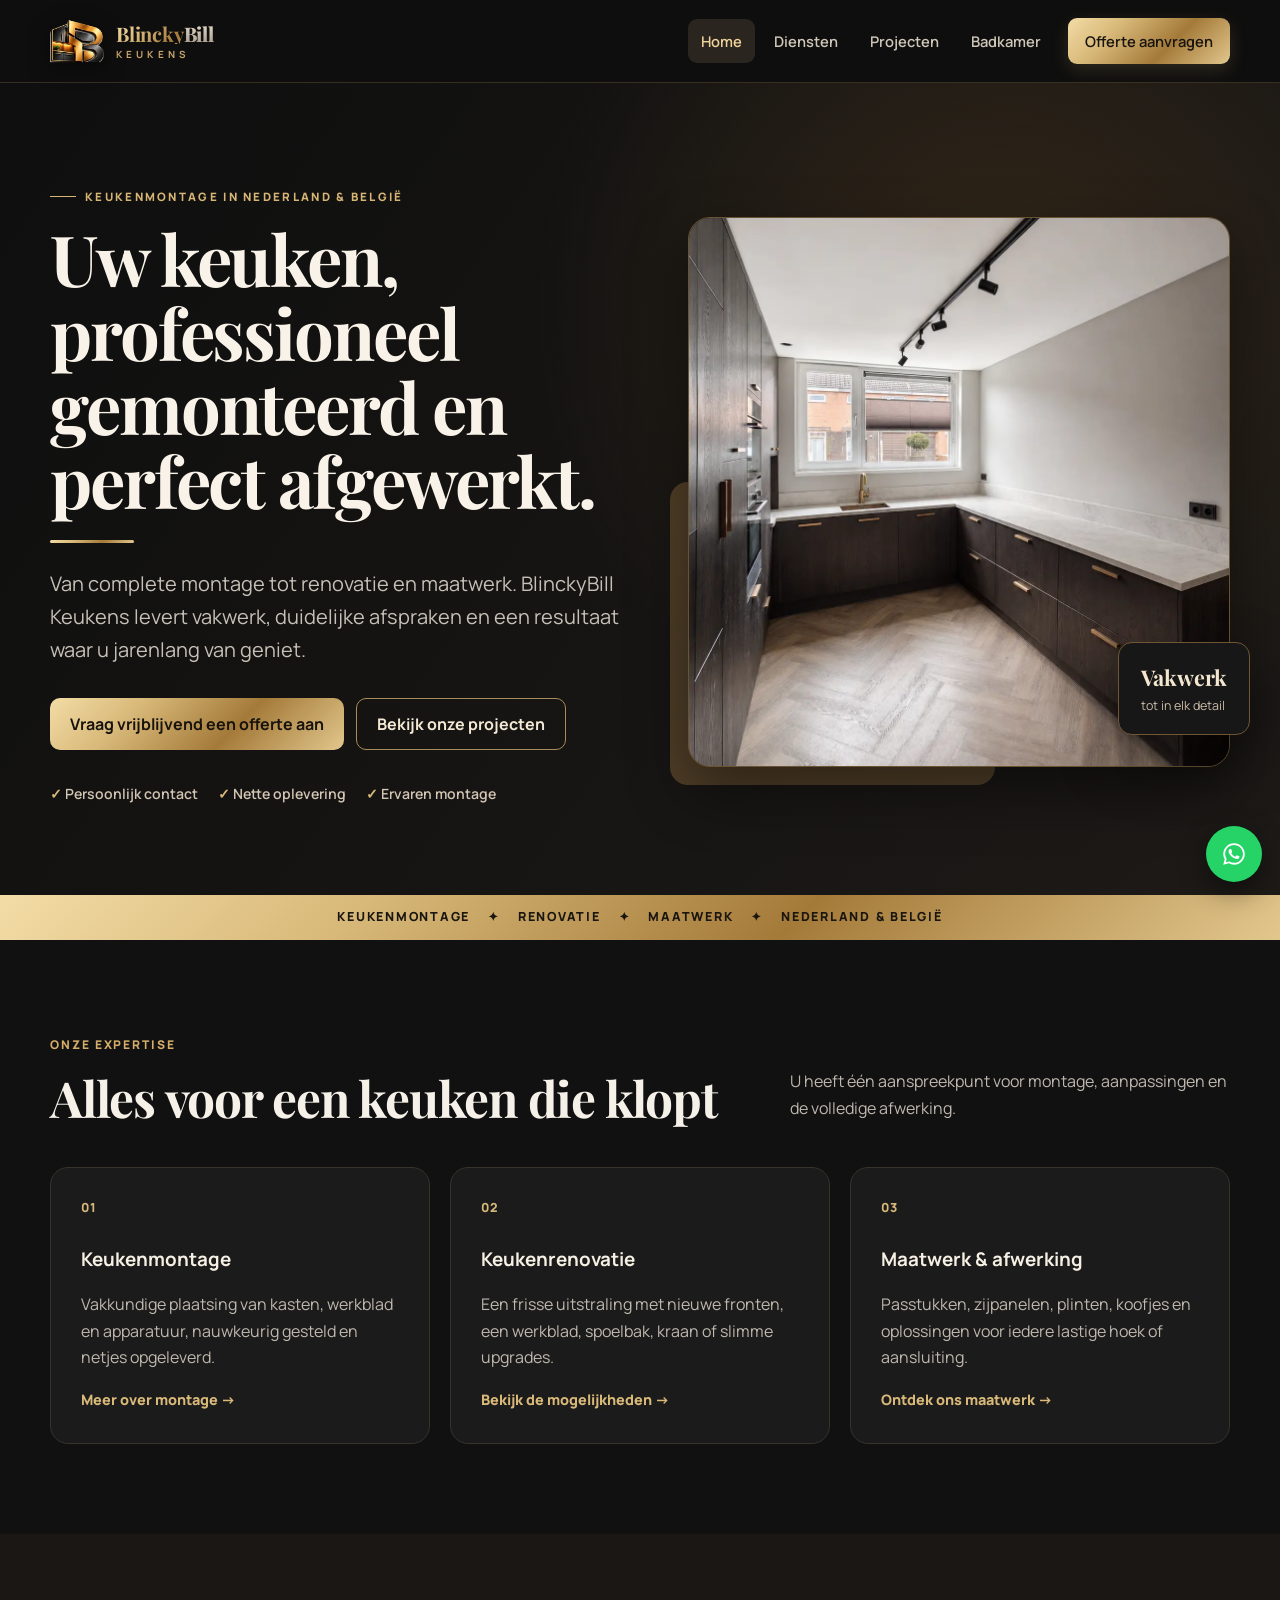
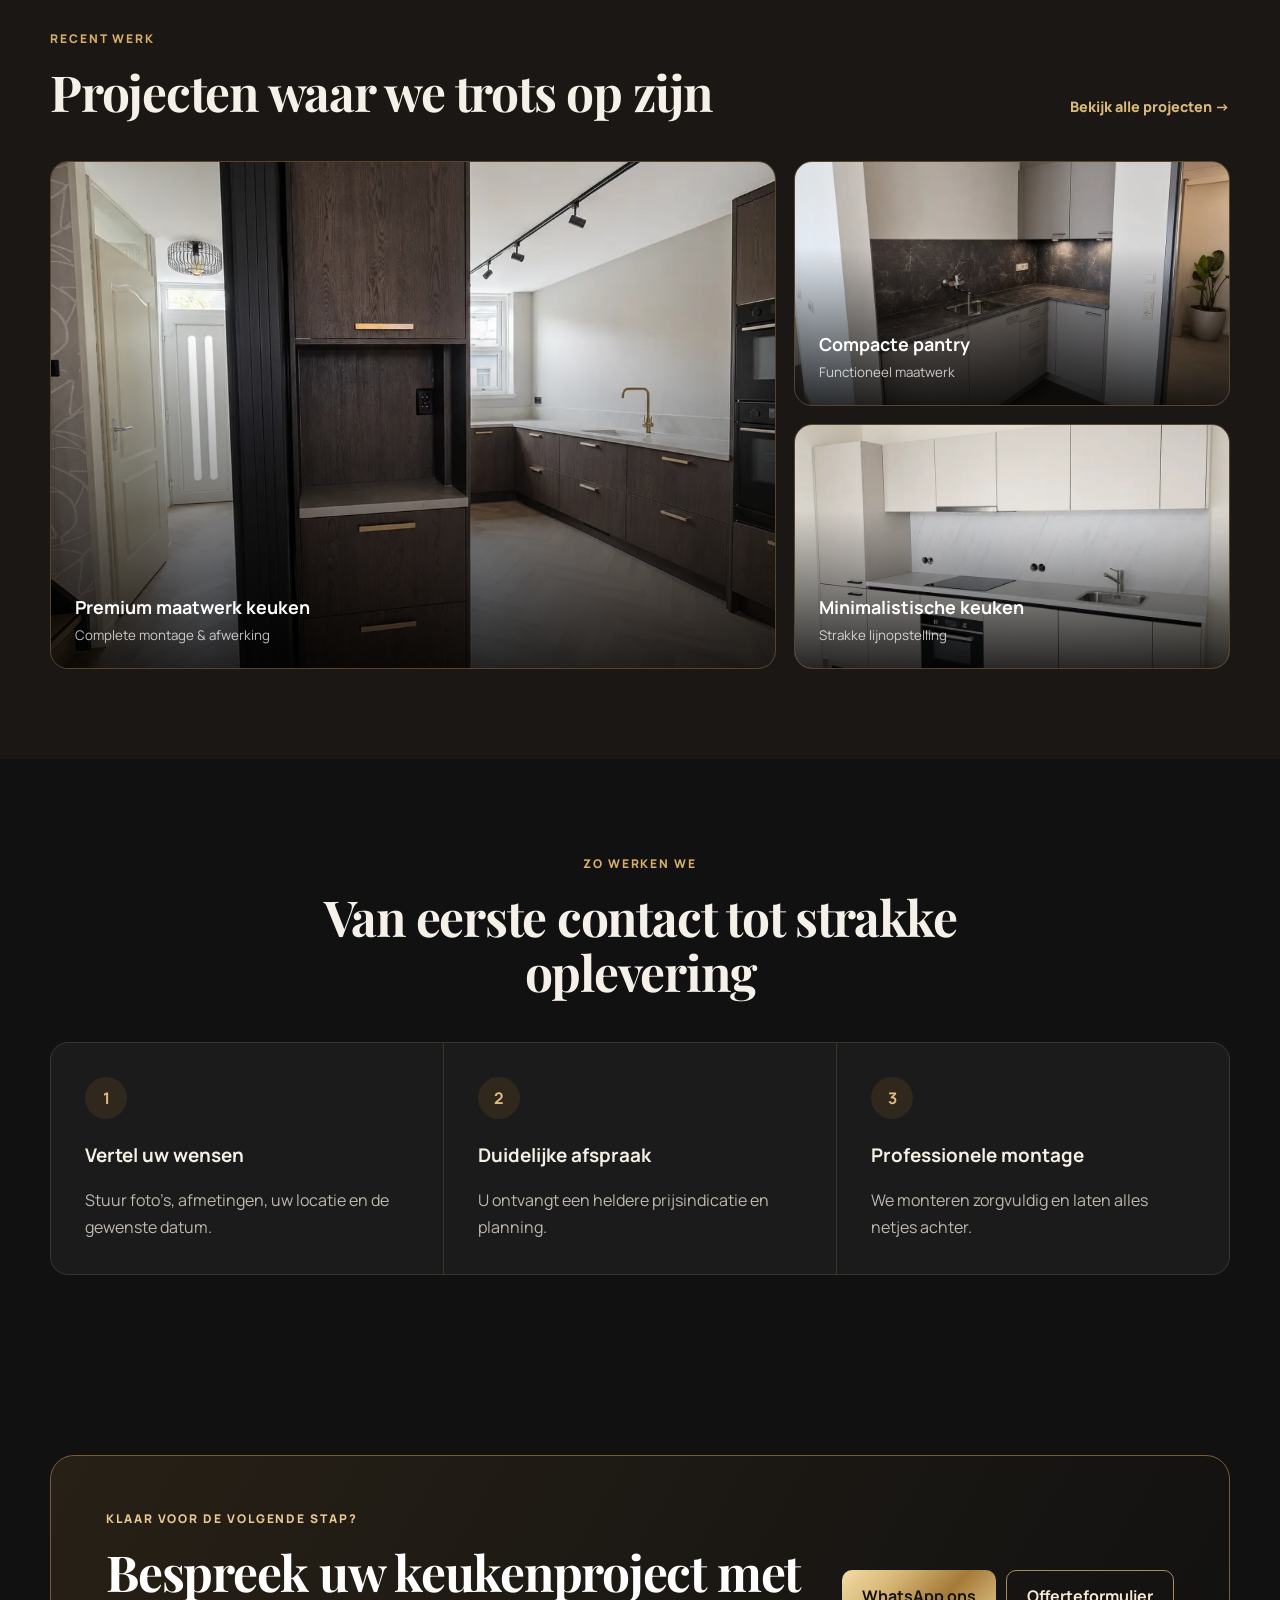
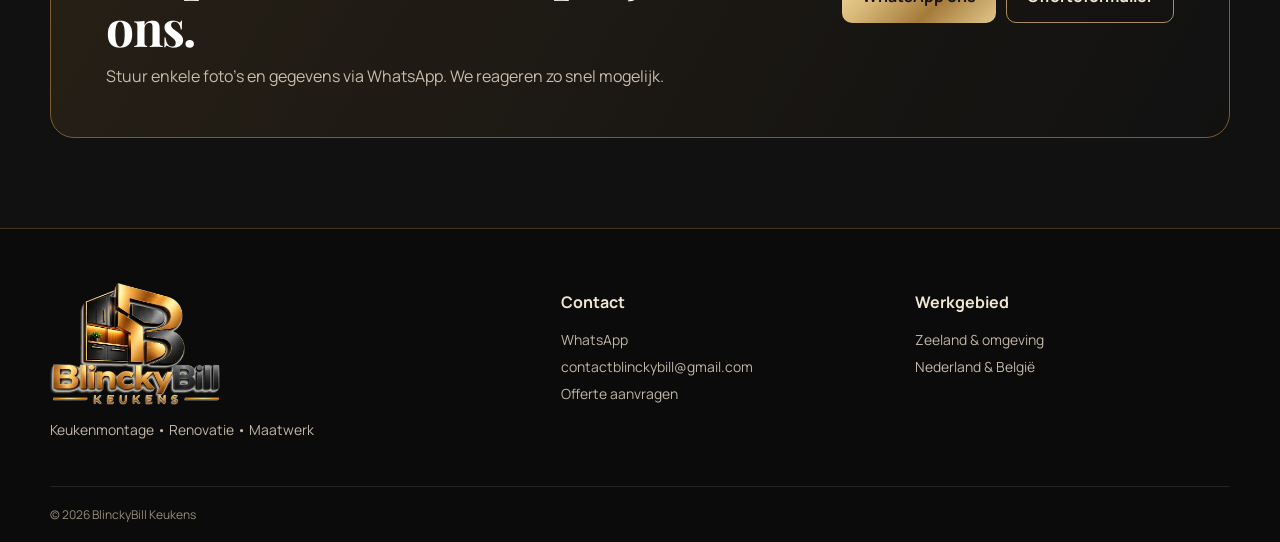
==== index.html @ da5f7f0e "Premium redesign 2026: logo KEUKENS, antraciet/goud thema, SEO, extra projectfoto's" ====
<!doctype html>
<html lang="nl">
<head>
  <meta charset="utf-8">
  <meta name="viewport" content="width=device-width, initial-scale=1">
  <title>BlinckyBill Keukens | Keukenmontage in Zeeland en België</title>
  <meta name="description" content="Professionele keukenmontage, renovatie en maatwerk in Zeeland, de rest van Nederland en België. Vraag vrijblijvend een offerte aan bij BlinckyBill Keukens.">
  <link rel="canonical" href="https://blinckybillkeukens.nl/">
  <meta name="theme-color" content="#111111">
  <meta property="og:type" content="website">
  <meta property="og:locale" content="nl_NL">
  <meta property="og:site_name" content="BlinckyBill Keukens">
  <meta property="og:title" content="BlinckyBill Keukens | Keukenmontage in Zeeland en België">
  <meta property="og:description" content="Professionele keukenmontage, renovatie en maatwerk in Zeeland, de rest van Nederland en België. Vraag vrijblijvend een offerte aan bij BlinckyBill Keukens.">
  <meta property="og:url" content="https://blinckybillkeukens.nl/">
  <meta property="og:image" content="https://blinckybillkeukens.nl/og-image.jpg">
  <meta property="og:image:width" content="1200">
  <meta property="og:image:height" content="630">
  <meta name="twitter:card" content="summary_large_image">
  <link rel="icon" type="image/png" sizes="32x32" href="favicon-32.png">
  <link rel="apple-touch-icon" href="apple-touch-icon.png">
  <link rel="preconnect" href="https://fonts.googleapis.com">
  <link rel="preconnect" href="https://fonts.gstatic.com" crossorigin>
  <link rel="stylesheet" href="https://fonts.googleapis.com/css2?family=Manrope:wght@400;500;600;700;800&amp;family=Playfair+Display:wght@600;700&amp;display=swap">
  <link rel="stylesheet" href="styles.css">
  <link rel="stylesheet" href="premium.css">
  <link rel="preload" as="image" href="project-premium-01.webp" fetchpriority="high">
  <script type="application/ld+json">{"@context": "https://schema.org", "@type": "HomeAndConstructionBusiness", "name": "BlinckyBill Keukens", "url": "https://blinckybillkeukens.nl/", "logo": "https://blinckybillkeukens.nl/blinckybill-premium-logo.png", "image": "https://blinckybillkeukens.nl/og-image.jpg", "email": "contactblinckybill@gmail.com", "description": "Keukenmontage, keukenrenovatie en maatwerk.", "areaServed": [{"@type": "AdministrativeArea", "name": "Zeeland"}, {"@type": "Country", "name": "Nederland"}, {"@type": "Country", "name": "België"}]}</script>
</head>
<body>
<a class="skip-link" href="#main">Naar de inhoud</a>
<header class="site-header"><div class="container header-inner"><a class="brand" href="index.html" aria-label="BlinckyBill Keukens – home"><img src="logo-emblem.webp" class="logo" width="192" height="192" alt="BlinckyBill Keukens logo"><span class="brand-text"><strong>Blincky<em>Bill</em></strong><small>Keukens</small></span></a><button class="nav-toggle" type="button" aria-label="Menu openen" aria-expanded="false" aria-controls="site-nav">☰</button><nav class="nav" id="site-nav" data-nav aria-label="Hoofdmenu"><a class="active" aria-current="page" href="index.html">Home</a><a href="diensten.html">Diensten</a><a href="portfolio.html">Projecten</a><a href="badkamermeubels.html">Badkamer</a><a class="nav-cta" href="contact.html">Offerte aanvragen</a></nav></div></header>
<main id="main">
    <section class="hero">
      <div class="container hero-grid">
        <div class="hero-copy">
          <span class="premium-kicker">Keukenmontage in Nederland & België</span>
          <h1>Uw keuken, professioneel gemonteerd en perfect afgewerkt.</h1>
          <p class="lead">Van complete montage tot renovatie en maatwerk. BlinckyBill Keukens levert vakwerk, duidelijke afspraken en een resultaat waar u jarenlang van geniet.</p>
          <div class="hero-actions">
            <a class="btn primary" href="contact.html">Vraag vrijblijvend een offerte aan</a>
            <a class="btn secondary" href="portfolio.html">Bekijk onze projecten</a>
          </div>
          <div class="trust-row">
            <span>✓ Persoonlijk contact</span>
            <span>✓ Nette oplevering</span>
            <span>✓ Ervaren montage</span>
          </div>
        </div>
        <div class="hero-visual">
          <img src="project-premium-01.webp" alt="Premium keuken in donker hout met messing details" width="1086" height="1448" fetchpriority="high" decoding="async">
          <div class="experience-badge"><strong>Vakwerk</strong><span>tot in elk detail</span></div>
        </div>
      </div>
    </section>

    <div class="premium-strip" role="presentation"><div class="container"><span>Keukenmontage</span><span>Renovatie</span><span>Maatwerk</span><span>Nederland & België</span></div></div>

    <section class="section">
      <div class="container">
        <div class="section-heading"><div><span class="eyebrow">Onze expertise</span><h2>Alles voor een keuken die klopt</h2></div><p>U heeft één aanspreekpunt voor montage, aanpassingen en de volledige afwerking.</p></div>
        <div class="service-grid">
          <article class="service-card"><span class="service-number">01</span><h3>Keukenmontage</h3><p>Vakkundige plaatsing van kasten, werkblad en apparatuur, nauwkeurig gesteld en netjes opgeleverd.</p><a href="diensten.html">Meer over montage →</a></article>
          <article class="service-card"><span class="service-number">02</span><h3>Keukenrenovatie</h3><p>Een frisse uitstraling met nieuwe fronten, een werkblad, spoelbak, kraan of slimme upgrades.</p><a href="diensten.html">Bekijk de mogelijkheden →</a></article>
          <article class="service-card"><span class="service-number">03</span><h3>Maatwerk & afwerking</h3><p>Passtukken, zijpanelen, plinten, koofjes en oplossingen voor iedere lastige hoek of aansluiting.</p><a href="diensten.html">Ontdek ons maatwerk →</a></article>
        </div>
      </div>
    </section>

    <section class="section projects-section">
      <div class="container">
        <div class="section-heading"><div><span class="eyebrow">Recent werk</span><h2>Projecten waar we trots op zijn</h2></div><a class="text-link" href="portfolio.html">Bekijk alle projecten →</a></div>
        <div class="featured-projects">
          <a class="project-card project-large" href="portfolio.html"><img src="project-premium-02.webp" alt="Complete maatwerk keuken in donker hout" loading="lazy" decoding="async"><span><strong>Premium maatwerk keuken</strong><small>Complete montage & afwerking</small></span></a>
          <a class="project-card" href="portfolio.html"><img src="project-pantry-grey.webp" alt="Compacte grijze pantry" loading="lazy" decoding="async"><span><strong>Compacte pantry</strong><small>Functioneel maatwerk</small></span></a>
          <a class="project-card" href="portfolio.html"><img src="project-minimal-white.webp" alt="Minimalistische witte keuken" loading="lazy" decoding="async"><span><strong>Minimalistische keuken</strong><small>Strakke lijnopstelling</small></span></a>
        </div>
      </div>
    </section>

    <section class="section process-section">
      <div class="container">
        <div class="section-heading centered"><div><span class="eyebrow">Zo werken we</span><h2>Van eerste contact tot strakke oplevering</h2></div></div>
        <div class="process-grid"><div><strong>1</strong><h3>Vertel uw wensen</h3><p>Stuur foto’s, afmetingen, uw locatie en de gewenste datum.</p></div><div><strong>2</strong><h3>Duidelijke afspraak</h3><p>U ontvangt een heldere prijsindicatie en planning.</p></div><div><strong>3</strong><h3>Professionele montage</h3><p>We monteren zorgvuldig en laten alles netjes achter.</p></div></div>
      </div>
    </section>

    <section class="section">
      <div class="container cta-panel"><div><span class="eyebrow light">Klaar voor de volgende stap?</span><h2>Bespreek uw keukenproject met ons.</h2><p>Stuur enkele foto’s en gegevens via WhatsApp. We reageren zo snel mogelijk.</p></div><div class="cta-actions"><a class="btn white" href="https://wa.me/31616698106" target="_blank" rel="noopener">WhatsApp ons</a><a class="btn secondary" href="contact.html">Offerteformulier</a></div></div>
    </section>
  </main>
<footer class="site-footer"><div class="container footer-inner"><div class="footer-brand"><img src="logo-blinckybill-keukens.webp" class="footer-logo" width="640" height="457" alt="BlinckyBill Keukens" loading="lazy"><span>Keukenmontage • Renovatie • Maatwerk</span></div><div><strong>Contact</strong><a href="https://wa.me/31616698106" target="_blank" rel="noopener">WhatsApp</a><a href="mailto:contactblinckybill@gmail.com">contactblinckybill@gmail.com</a><a href="contact.html">Offerte aanvragen</a></div><div><strong>Werkgebied</strong><span>Zeeland & omgeving</span><span>Nederland & België</span></div></div><div class="container footer-bottom">© <span id="year">2026</span> BlinckyBill Keukens</div></footer>
<a class="wa-float" href="https://wa.me/31616698106" target="_blank" rel="noopener" aria-label="Stuur een WhatsApp-bericht"><svg viewBox="0 0 24 24" width="26" height="26" aria-hidden="true"><path fill="currentColor" d="M12.04 2C6.58 2 2.13 6.45 2.13 11.91c0 1.75.46 3.45 1.32 4.95L2.05 22l5.25-1.38a9.9 9.9 0 0 0 4.74 1.21c5.46 0 9.91-4.45 9.91-9.91C21.95 6.45 17.5 2 12.04 2Zm0 18.15c-1.48 0-2.93-.4-4.2-1.15l-.3-.18-3.12.82.83-3.04-.2-.31a8.2 8.2 0 0 1-1.26-4.38c0-4.54 3.7-8.24 8.25-8.24 4.54 0 8.24 3.7 8.24 8.24 0 4.55-3.7 8.24-8.24 8.24Zm4.52-6.16c-.25-.12-1.47-.72-1.69-.81-.23-.08-.39-.12-.56.12-.16.25-.64.81-.78.97-.14.17-.29.19-.54.06-.25-.12-1.05-.39-1.99-1.23-.74-.66-1.23-1.47-1.38-1.72-.14-.25-.02-.38.11-.5.11-.11.25-.29.37-.43.13-.15.17-.25.25-.42.08-.16.04-.31-.02-.43-.06-.12-.56-1.34-.76-1.84-.2-.48-.41-.42-.56-.43h-.48c-.17 0-.43.06-.66.31-.22.25-.86.84-.86 2.05 0 1.21.88 2.38 1 2.54.12.17 1.73 2.64 4.2 3.7.59.26 1.05.41 1.4.52.59.19 1.13.16 1.55.1.47-.07 1.47-.6 1.67-1.18.21-.58.21-1.07.14-1.18-.06-.1-.22-.16-.47-.28Z"/></svg></a>
<script src="script.js" defer></script>
</body>
</html>
---- styles.css ----
:root{--ink:#111827;--ink2:#1f2937;--accent:#b88a44;--accent-dark:#956b2f;--cream:#f7f4ee;--white:#fff;--muted:#68707d;--line:#e5e7eb;--radius:18px;--shadow:0 24px 60px rgba(17,24,39,.12);--max:1180px}
*{box-sizing:border-box}html{scroll-behavior:smooth}body{margin:0;color:var(--ink);background:#fff;font-family:Manrope,Arial,sans-serif;line-height:1.65}body.modal-open{overflow:hidden}img{max-width:100%}a{color:inherit;text-decoration:none}button,input,textarea,select{font:inherit}.container{width:min(var(--max),calc(100% - 40px));margin:auto}.narrow{max-width:850px}.site-header{position:sticky;top:0;z-index:50;background:rgba(255,255,255,.94);backdrop-filter:blur(14px);border-bottom:1px solid rgba(17,24,39,.08)}.header-inner{height:82px;display:flex;align-items:center;justify-content:space-between;gap:28px}.brand{display:flex;align-items:center;gap:12px}.logo{width:48px;height:48px;object-fit:cover;border-radius:10px}.brand-text{line-height:1.05}.brand-text strong{display:block;font-size:1.05rem}.brand-text small{display:block;margin-top:5px;color:var(--accent-dark);letter-spacing:.13em;text-transform:uppercase;font-size:.68rem;font-weight:700}.nav{display:flex;align-items:center;gap:6px}.nav a{padding:10px 13px;color:#4b5563;font-weight:600;font-size:.92rem;border-radius:9px}.nav a:hover,.nav a.active{color:var(--ink);background:var(--cream)}.nav a.nav-cta{margin-left:8px;background:var(--ink);color:white;padding:11px 17px}.nav a.nav-cta:hover{background:var(--accent-dark)}.nav-toggle{display:none;border:0;background:var(--cream);width:44px;height:44px;border-radius:10px;font-size:1.3rem;color:var(--ink)}
h1,h2,h3,p{margin-top:0}h1,h2{font-family:'Playfair Display',Georgia,serif;letter-spacing:-.025em}h1{font-size:clamp(2.5rem,5.5vw,4.8rem);line-height:1.05;margin-bottom:24px}h2{font-size:clamp(2rem,4vw,3.1rem);line-height:1.12;margin-bottom:16px}h3{font-size:1.18rem;line-height:1.35}.eyebrow{display:inline-block;color:var(--accent-dark);font-size:.75rem;letter-spacing:.16em;text-transform:uppercase;font-weight:800;margin-bottom:15px}.eyebrow.light{color:#e9d5b5}.lead{font-size:clamp(1.05rem,2vw,1.25rem);color:var(--muted);max-width:720px}.hero{padding:72px 0 64px;background:linear-gradient(135deg,#faf8f4 0%,#f3eee5 100%);overflow:hidden}.hero-grid{display:grid;grid-template-columns:1.03fr .97fr;gap:62px;align-items:center}.hero-copy .lead{max-width:650px}.hero-actions{display:flex;gap:12px;flex-wrap:wrap;margin-top:32px}.btn{display:inline-flex;align-items:center;justify-content:center;min-height:50px;padding:12px 20px;border:1px solid transparent;border-radius:10px;font-weight:700;cursor:pointer;transition:.2s ease}.btn:hover{transform:translateY(-2px)}.btn.primary{background:var(--accent-dark);color:#fff}.btn.primary:hover{background:#765124;box-shadow:0 12px 26px rgba(149,107,47,.25)}.btn.secondary{border-color:#cfd3d9;background:#fff}.btn.white{background:#fff;color:var(--ink)}.btn.outline-light{border-color:rgba(255,255,255,.4);color:white}.btn.full{width:100%}.trust-row{display:flex;flex-wrap:wrap;gap:20px;margin-top:32px;color:#4b5563;font-size:.88rem;font-weight:600}.trust-row span::first-letter{color:var(--accent-dark)}.hero-visual{position:relative}.hero-visual::before{content:"";position:absolute;left:-18px;bottom:-18px;width:60%;height:55%;background:var(--accent);border-radius:18px;opacity:.25}.hero-visual img{position:relative;width:100%;height:550px;object-fit:cover;border-radius:22px;box-shadow:var(--shadow);display:block}.experience-badge{position:absolute;right:-20px;bottom:32px;background:#fff;border-radius:14px;padding:17px 22px;box-shadow:var(--shadow)}.experience-badge strong,.experience-badge span{display:block}.experience-badge strong{font-family:'Playfair Display',serif;font-size:1.35rem}.experience-badge span{font-size:.78rem;color:var(--muted)}
.section{padding:90px 0}.section-heading{display:flex;justify-content:space-between;align-items:end;gap:35px;margin-bottom:42px}.section-heading>div{max-width:700px}.section-heading h2{margin:0}.section-heading>p{max-width:440px;color:var(--muted);margin-bottom:4px}.section-heading.centered{text-align:center;justify-content:center}.service-grid{display:grid;grid-template-columns:repeat(3,1fr);gap:20px}.service-card{padding:30px;border:1px solid var(--line);border-radius:var(--radius);background:#fff;transition:.25s ease}.service-card:hover{transform:translateY(-5px);box-shadow:var(--shadow);border-color:transparent}.service-number{display:block;color:var(--accent);font-weight:800;font-size:.78rem;letter-spacing:.1em;margin-bottom:28px}.service-card p{color:var(--muted)}.service-card a,.text-link{color:var(--accent-dark);font-weight:800;font-size:.9rem}.projects-section{background:var(--cream)}.featured-projects{display:grid;grid-template-columns:1.25fr .75fr;grid-template-rows:245px 245px;gap:18px}.project-card{position:relative;overflow:hidden;border-radius:var(--radius);background:#ddd}.project-card.project-large{grid-row:1/3}.project-card img{width:100%;height:100%;object-fit:cover;display:block;transition:transform .5s ease}.project-card:hover img{transform:scale(1.04)}.project-card::after{content:"";position:absolute;inset:35% 0 0;background:linear-gradient(transparent,rgba(0,0,0,.82))}.project-card>span{position:absolute;z-index:2;left:24px;right:24px;bottom:21px;color:white}.project-card strong,.project-card small{display:block}.project-card strong{font-size:1.12rem}.project-card small{opacity:.75;margin-top:3px}.process-grid{display:grid;grid-template-columns:repeat(3,1fr);gap:1px;background:var(--line);border:1px solid var(--line);border-radius:var(--radius);overflow:hidden}.process-grid>div{padding:34px;background:white}.process-grid>div>strong{display:grid;place-items:center;width:42px;height:42px;border-radius:50%;background:var(--cream);color:var(--accent-dark);margin-bottom:24px}.process-grid p{color:var(--muted);margin-bottom:0}.cta-panel{background:var(--ink);color:white;border-radius:24px;padding:48px 55px;display:flex;align-items:center;justify-content:space-between;gap:40px}.cta-panel h2{margin-bottom:8px}.cta-panel p{color:#cbd5e1;margin-bottom:0}.cta-actions{display:flex;gap:10px;flex-wrap:wrap;flex-shrink:0}
.page-hero{padding:85px 0 70px;background:var(--cream);text-align:center}.page-hero .lead{margin-left:auto;margin-right:auto}.detail-grid{display:grid;grid-template-columns:repeat(2,1fr);gap:22px}.detail-card{display:grid;grid-template-columns:48px 1fr;gap:20px;padding:32px;border:1px solid var(--line);border-radius:var(--radius)}.detail-card>span{color:var(--accent);font-weight:800}.detail-card p{color:var(--muted)}.check-list{list-style:none;padding:0;margin:22px 0 0}.check-list li{position:relative;padding:8px 0 8px 25px;border-top:1px solid #edf0f2}.check-list li::before{content:"✓";position:absolute;left:0;color:var(--accent-dark);font-weight:bold}.filters{display:flex;justify-content:center;flex-wrap:wrap;gap:8px;margin-top:32px}.chip{border:1px solid #d8dadd;background:white;color:#4b5563;padding:9px 15px;border-radius:999px;cursor:pointer;font-weight:700;font-size:.85rem}.chip.active,.chip:hover{background:var(--ink);color:#fff;border-color:var(--ink)}.gallery{display:grid;grid-template-columns:repeat(3,1fr);gap:20px}.g-item{border:0;padding:0;text-align:left;background:#fff;border-radius:var(--radius);overflow:hidden;box-shadow:0 8px 30px rgba(17,24,39,.08);cursor:pointer;color:var(--ink);transition:.2s}.g-item:hover{transform:translateY(-4px);box-shadow:var(--shadow)}.g-item img{display:block;width:100%;height:285px;object-fit:cover}.g-item>span{display:flex;justify-content:space-between;align-items:center;gap:12px;padding:18px 20px}.g-item small{color:var(--accent-dark);font-weight:700}.modal{position:fixed;inset:0;z-index:100;display:none;align-items:center;justify-content:center;padding:24px}.modal.open{display:flex}.modal-backdrop{position:absolute;inset:0;background:rgba(10,14,22,.85);backdrop-filter:blur(8px)}.modal-card{position:relative;width:min(980px,100%);max-height:92vh;background:#fff;border-radius:18px;overflow:auto;box-shadow:0 30px 100px rgba(0,0,0,.45)}.modal-card>img{display:block;width:100%;max-height:70vh;object-fit:contain;background:#10141b}.modal-copy{padding:22px 26px}.modal-copy h2{font-size:1.7rem;margin-bottom:4px}.modal-copy p{color:var(--muted);margin-bottom:0}.modal-close{position:absolute;z-index:2;right:14px;top:14px;border:0;width:42px;height:42px;border-radius:50%;background:rgba(255,255,255,.92);font-size:1.6rem;cursor:pointer}.contact-grid{display:grid;grid-template-columns:.8fr 1.2fr;gap:60px;align-items:start}.contact-info>p{color:var(--muted)}.contact-method{display:flex;align-items:center;gap:16px;padding:18px 0;border-bottom:1px solid var(--line)}.contact-method>span{display:grid;place-items:center;width:42px;height:42px;background:var(--cream);border-radius:50%;color:var(--accent-dark);font-size:1.1rem;flex-shrink:0}.contact-method small,.contact-method strong{display:block}.contact-method small{color:var(--muted);font-size:.75rem;margin-bottom:1px}.contact-method strong{font-size:.9rem;word-break:break-word}.quote-tip{margin-top:28px;padding:23px;background:var(--cream);border-left:4px solid var(--accent);border-radius:0 12px 12px 0}.quote-tip p{color:var(--muted);margin:5px 0 0;font-size:.9rem}.contact-form{background:#fff;border:1px solid var(--line);border-radius:20px;padding:38px;box-shadow:0 20px 55px rgba(17,24,39,.08)}.contact-form label{display:block;font-size:.84rem;font-weight:700;margin-top:17px}.contact-form input,.contact-form textarea,.contact-form select{width:100%;margin-top:7px;padding:13px 14px;border:1px solid #d6d9de;border-radius:9px;background:#fafafa;color:var(--ink);outline:none}.contact-form input:focus,.contact-form textarea:focus,.contact-form select:focus{border-color:var(--accent-dark);box-shadow:0 0 0 3px rgba(184,138,68,.13)}.contact-form .btn{margin-top:22px}.form-note{text-align:center;color:var(--muted);font-size:.75rem;margin:11px 0 0}
.site-footer{margin-top:40px;background:#0d121b;color:#fff;padding:60px 0 18px}.footer-inner{display:grid;grid-template-columns:1.5fr 1fr 1fr;gap:38px}.footer-inner>div{display:flex;flex-direction:column;align-items:flex-start}.footer-inner strong{margin-bottom:11px}.footer-inner span,.footer-inner a{color:#aeb7c4;font-size:.87rem;margin:2px 0}.footer-brand strong{font-family:'Playfair Display',serif;font-size:1.3rem}.footer-bottom{border-top:1px solid rgba(255,255,255,.1);margin-top:42px;padding-top:18px;color:#788494;font-size:.75rem}
@media(max-width:900px){.container{width:min(100% - 28px,var(--max))}.nav-toggle{display:block}.nav{display:none;position:absolute;top:72px;left:14px;right:14px;padding:12px;flex-direction:column;align-items:stretch;background:#fff;border:1px solid var(--line);border-radius:14px;box-shadow:var(--shadow)}.nav.open{display:flex}.nav a{padding:12px}.nav a.nav-cta{margin:2px 0 0;text-align:center}.hero{padding:48px 0}.hero-grid{grid-template-columns:1fr;gap:42px}.hero-visual img{height:min(480px,70vw)}.experience-badge{right:12px}.section{padding:68px 0}.section-heading{align-items:start;flex-direction:column}.service-grid,.detail-grid{grid-template-columns:1fr}.featured-projects{grid-template-columns:1fr;grid-template-rows:360px 280px 280px}.project-card.project-large{grid-row:auto}.process-grid{grid-template-columns:1fr}.cta-panel{padding:38px 28px;align-items:flex-start;flex-direction:column}.gallery{grid-template-columns:repeat(2,1fr)}.contact-grid{grid-template-columns:1fr;gap:40px}.footer-inner{grid-template-columns:1fr 1fr}.footer-brand{grid-column:1/-1}}
@media(max-width:600px){h1{font-size:2.55rem}.header-inner{height:72px}.logo{width:42px;height:42px}.hero-actions,.hero-actions .btn,.cta-actions,.cta-actions .btn{width:100%}.trust-row{gap:10px 15px}.hero-visual img{height:350px}.service-card,.detail-card{padding:24px}.detail-card{grid-template-columns:1fr;gap:4px}.section{padding:56px 0}.page-hero{padding:58px 0 48px}.featured-projects{grid-template-rows:300px 240px 240px}.gallery{grid-template-columns:1fr}.g-item img{height:280px}.contact-form{padding:25px 20px}.footer-inner{grid-template-columns:1fr}.footer-brand{grid-column:auto}.cta-panel{border-radius:16px}.section-heading{margin-bottom:28px}}
@media(prefers-reduced-motion:reduce){*{scroll-behavior:auto!important;transition:none!important}}
---- premium.css ----
/* BlinckyBill Keukens — Premium 2026 (antraciet & metaalgoud)
   Laag bovenop styles.css: alle bestaande klassen blijven werken. */
:root{
  --ink:#111111;--ink2:#1c1c1c;--accent:#c9a56a;--accent-dark:#b99353;--cream:#171717;--white:#fff;
  --muted:#b6b3ae;--line:#39342e;--shadow:0 24px 60px rgba(0,0,0,.45);
  --gold-grad:linear-gradient(135deg,#f3dca6 0%,#d8b979 28%,#a47a39 62%,#e2c78d 100%);
  --text:#f5f0e8;
}
html{background:#111;color-scheme:dark}
body{background:#111;color:var(--text)}
h1,h2{font-family:'Playfair Display',Georgia,serif}
h1{letter-spacing:-.03em}
h3{color:#f6efe3}
::selection{background:#c9a56a;color:#111}
a:focus-visible,button:focus-visible,input:focus-visible,textarea:focus-visible,select:focus-visible{outline:2px solid #d9b878;outline-offset:3px}
.skip-link{position:absolute;left:12px;top:-60px;z-index:200;background:#d8b979;color:#111;padding:10px 16px;border-radius:8px;font-weight:800}
.skip-link:focus{top:12px}

/* Header */
.site-header{background:rgba(15,15,15,.92);border-bottom:1px solid rgba(201,165,106,.22);-webkit-backdrop-filter:blur(14px);backdrop-filter:blur(14px)}
.brand .logo{width:54px;height:54px;object-fit:contain;background:none;border:0;border-radius:0;filter:drop-shadow(0 4px 10px rgba(0,0,0,.5))}
.brand-text strong{font-family:'Playfair Display',Georgia,serif;font-size:1.25rem;letter-spacing:-.01em;background:var(--gold-grad);-webkit-background-clip:text;background-clip:text;color:transparent}
.brand-text strong em{font-style:normal;background:linear-gradient(180deg,#e9e4dc,#9c968d);-webkit-background-clip:text;background-clip:text;color:transparent}
.brand-text small{color:#c9a56a;letter-spacing:.42em;font-size:.62rem}
.nav a{color:#d0c7b8}
.nav a:hover,.nav a.active{background:#2a251e;color:#f0d39b}
.nav a.nav-cta,.nav a.nav-cta.active{background:var(--gold-grad);color:#18140f;box-shadow:0 6px 18px rgba(201,165,106,.18)}
.nav a.nav-cta:hover{background:#e2c78d;color:#111}

/* Hero */
.hero{position:relative;background:radial-gradient(circle at 78% 28%,#322719 0%,transparent 40%),linear-gradient(125deg,#0f0f0f 5%,#1d1a17 100%);padding:95px 0 90px}
.hero h1{color:#f9f2e8}
.hero h1::after{content:"";display:block;width:84px;height:3px;margin-top:22px;background:var(--gold-grad);border-radius:2px}
.hero .lead{color:#c6c0b6}
.eyebrow{color:#d6ad69}.eyebrow.light{color:#e7c995}
.btn.primary{background:var(--gold-grad);color:#18130e;border:0}
.btn.primary:hover{background:#e5c68a;box-shadow:0 12px 26px rgba(201,165,106,.25)}
.btn.secondary{background:transparent;border:1px solid #a98b5c;color:#f4e9d5}
.btn.secondary:hover{background:#302719}
.trust-row{color:#d3c6b4}.trust-row span::first-letter{color:#d8b979}
.hero-visual::before{background:#b78b4e;opacity:.35}
.hero-visual img{border:1px solid #6a5332}
.experience-badge{background:#171717;border:1px solid #705634;color:#f4e7cf}
.experience-badge span{color:#c9bba7}

/* Secties */
.section{background:#111}
.section-heading>p,.service-card p,.process-grid p,.detail-card p,.contact-info>p{color:#bfb8ae}
.service-card,.detail-card{background:#1b1b1b;border-color:#38332b}
.service-card:hover{border-color:#a5834e}
.service-number,.detail-card>span{color:#d8b979}
.service-card a,.text-link{color:#d9b979}
.projects-section{background:#1a1714}
.project-card{border:1px solid #57442c;background:#1b1b1b}
.process-grid{background:#3a342b;border-color:#3a342b}
.process-grid>div{background:#1b1b1b}
.process-grid>div>strong{background:#30271d;color:#dfbd80}
.cta-panel{background:linear-gradient(120deg,#272016,#111);border:1px solid #7a5b34}
.cta-panel p{color:#c8bca9}
.btn.white{background:var(--gold-grad);color:#17120d;border:0}
.btn.white:hover{background:#e2c78d}
.page-hero{background:radial-gradient(circle at top right,#352718,transparent 45%),#171513}
.page-hero .lead{color:#c4bcb1}
.narrow p{color:#c4bcb1}
.check-list li{border-color:#3a342c;color:#e8e0d3}
.check-list li::before{color:#d8b979}

/* Galerij & modal */
.chip{background:#24211d;color:#e2d5c2;border-color:#5c4c35}
.chip.active,.chip:hover{background:#c9a56a;border-color:#c9a56a;color:#17120d}
.g-item{background:#1d1c1a;color:#f7f0e6;border:1px solid #40372a;box-shadow:0 8px 30px rgba(0,0,0,.3)}
.g-item:hover{border-color:#8a6c40}
.g-item small{color:#d2ae70;text-align:right}
.g-item img{background:#262320}
.modal-card{background:#191919;border:1px solid #4d3c29}
.modal-copy h2{color:#f6efe3}
.modal-copy p{color:#c2b7a9}
.modal-close{background:#d8b979;color:#111}

/* Contact */
.contact-method{border-color:#3b342b}
.contact-method>span,.quote-tip{background:#282219}
.contact-method small{color:#c3b7a8}
.contact-method:hover strong{color:#e2c78d}
.quote-tip{border-left-color:#c9a56a}
.quote-tip p{color:#c3b7a8}
.contact-form{background:#1c1b19;border-color:#4d3c29;box-shadow:var(--shadow)}
.contact-form input,.contact-form textarea,.contact-form select{background:#292724;color:#fff;border-color:#5b5143}
.contact-form select option{background:#292724;color:#fff}
.contact-form input::placeholder,.contact-form textarea::placeholder{color:#a9a297}
.form-note{color:#bdb4a7}

/* Footer */
.site-footer{margin-top:0;background:#0b0b0b;border-top:1px solid #44351f}
.footer-logo{width:170px;height:auto;margin:-6px 0 12px}
.footer-inner strong{color:#f1e6d3}
.footer-inner span,.footer-inner a{color:#c1b5a6}
.footer-inner a:hover{color:#e2c78d}
.footer-bottom{color:#968b7b}

/* Premium elementen */
.premium-kicker{display:inline-flex;align-items:center;gap:9px;color:#d7b675;text-transform:uppercase;font-weight:800;letter-spacing:.2em;font-size:.72rem;margin-bottom:16px}
.premium-kicker:before{content:"";width:26px;height:1px;background:#d7b675}
.premium-strip{background:var(--gold-grad);color:#19150f;padding:12px 0;text-align:center;font-size:.78rem;font-weight:800;letter-spacing:.14em;text-transform:uppercase}
.premium-strip .container{display:flex;justify-content:center;flex-wrap:wrap;gap:18px}
.premium-strip span+span:before{content:'✦';margin-right:18px}

/* Zwevende WhatsApp-knop */
.wa-float{position:fixed;right:18px;bottom:18px;z-index:60;width:56px;height:56px;border-radius:50%;display:grid;place-items:center;background:#25d366;color:#fff;box-shadow:0 10px 28px rgba(0,0,0,.45);transition:transform .2s ease}
.wa-float:hover{transform:translateY(-3px)}
body.modal-open .wa-float{display:none}

@media(max-width:900px){
  .nav{background:#191714;border-color:#51402c;top:76px}
  .nav-toggle{background:#2d2419;color:#f4d6a0}
  .hero{padding:60px 0}
  .premium-strip .container{gap:8px}
  .premium-strip span+span:before{margin-right:8px}
}
@media(max-width:600px){
  .hero{padding:44px 0 55px}
  .nav{top:68px}
  .brand .logo{width:46px;height:46px}
  .brand-text strong{font-size:1.08rem}
  .premium-strip{font-size:.62rem;letter-spacing:.1em}
  .experience-badge{right:10px;bottom:16px}
  .wa-float{width:52px;height:52px;right:14px;bottom:14px}
}
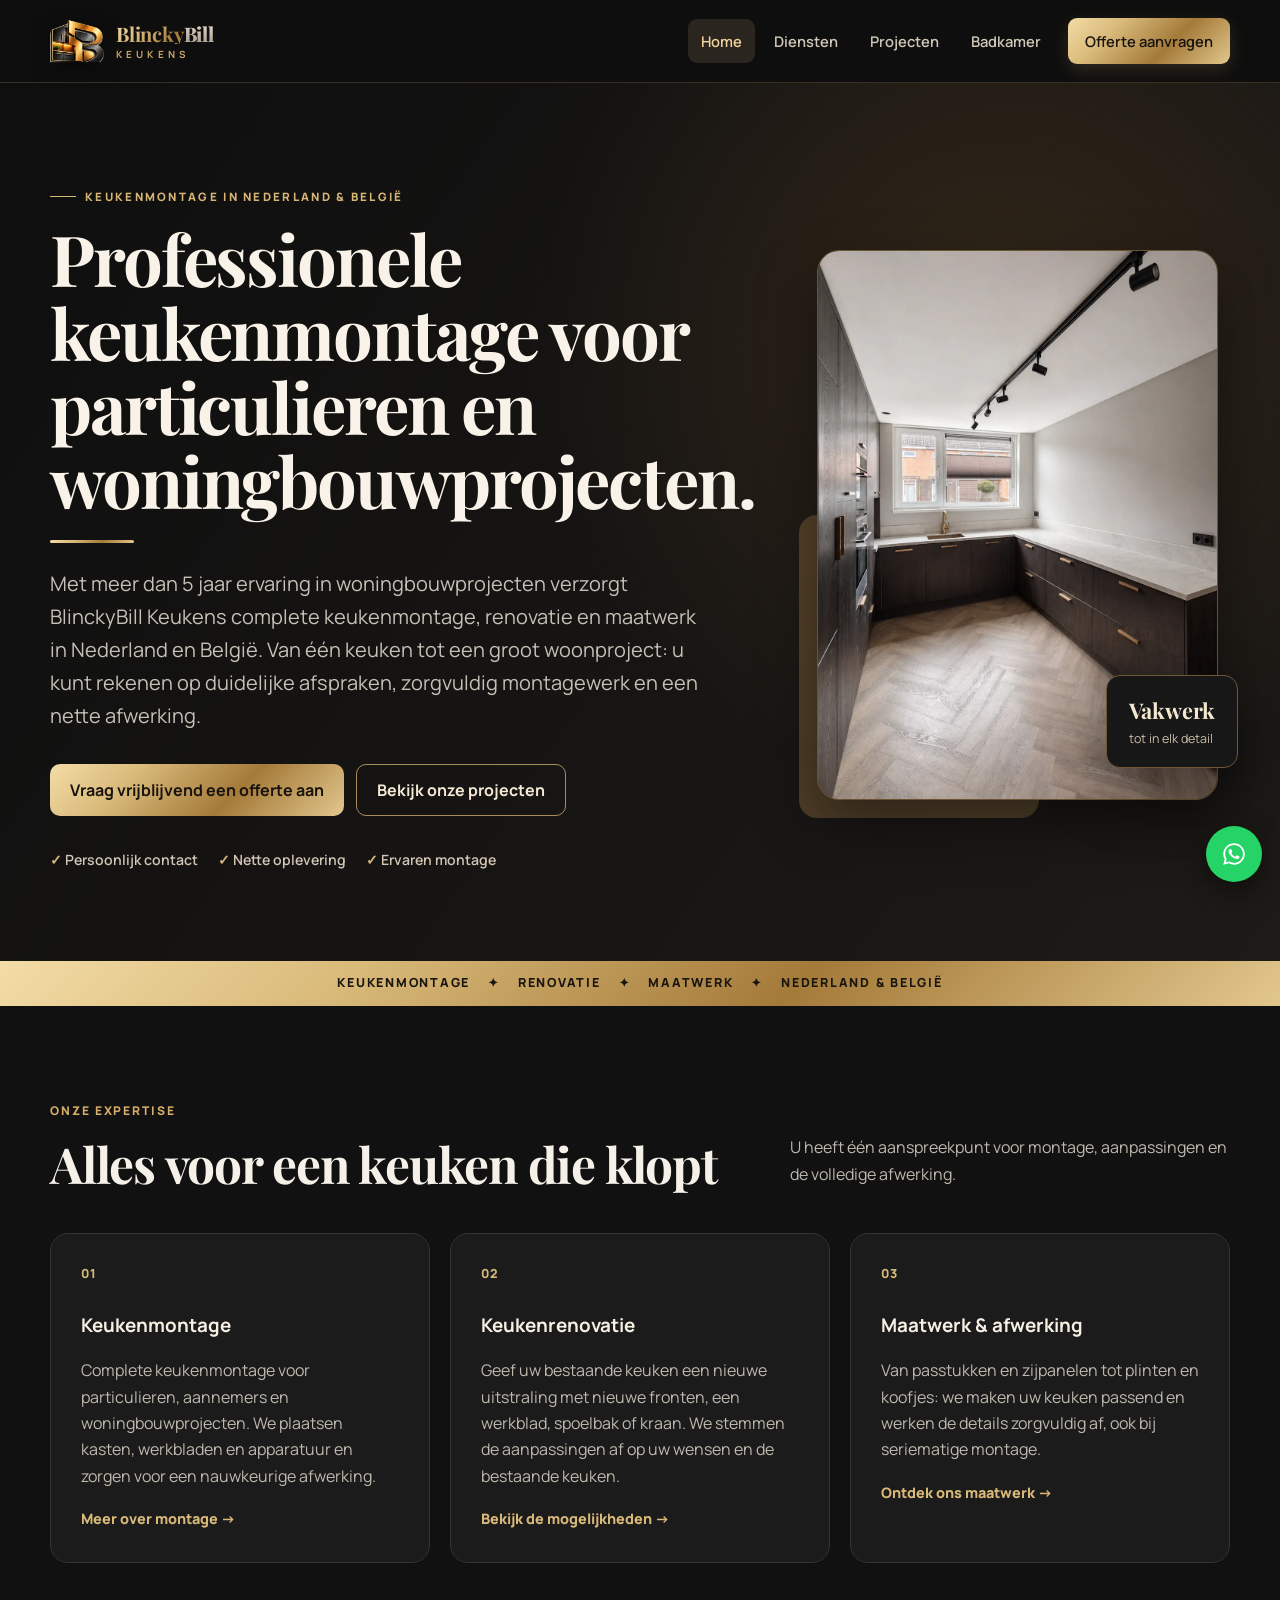
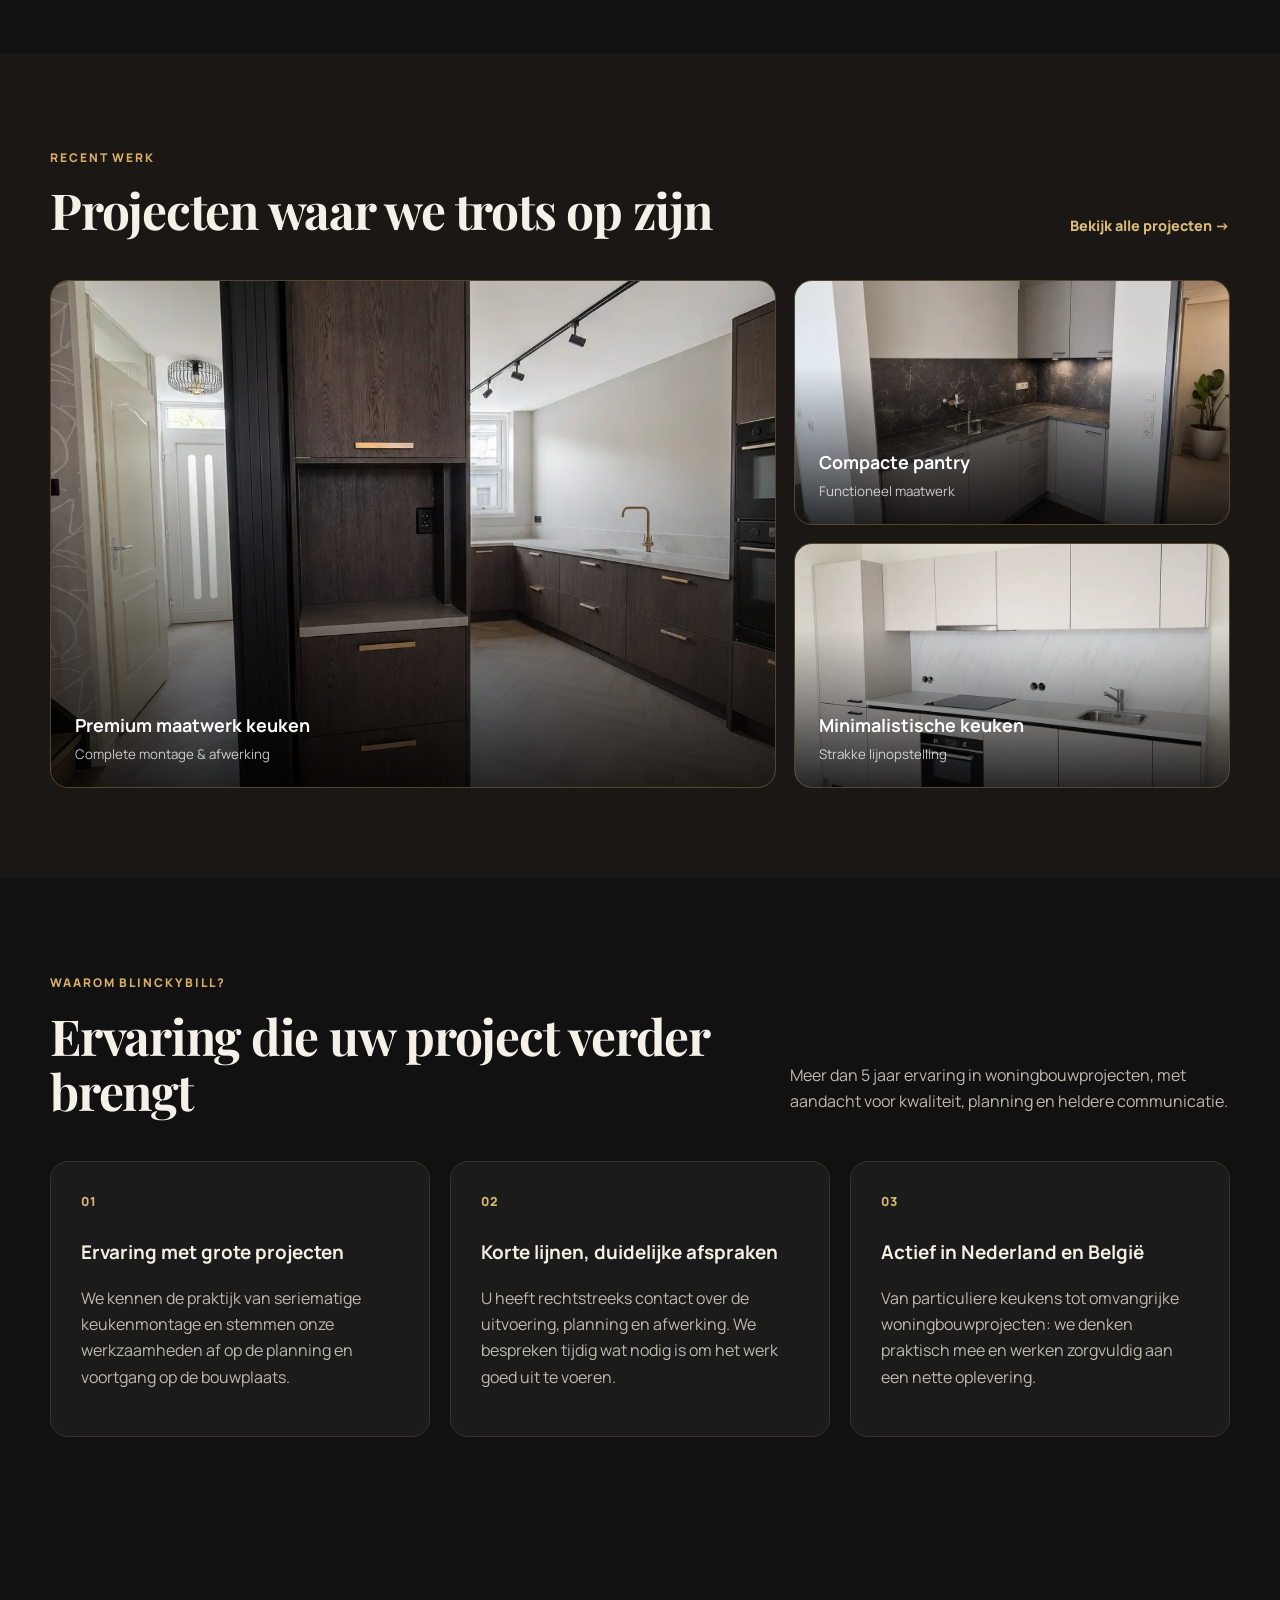
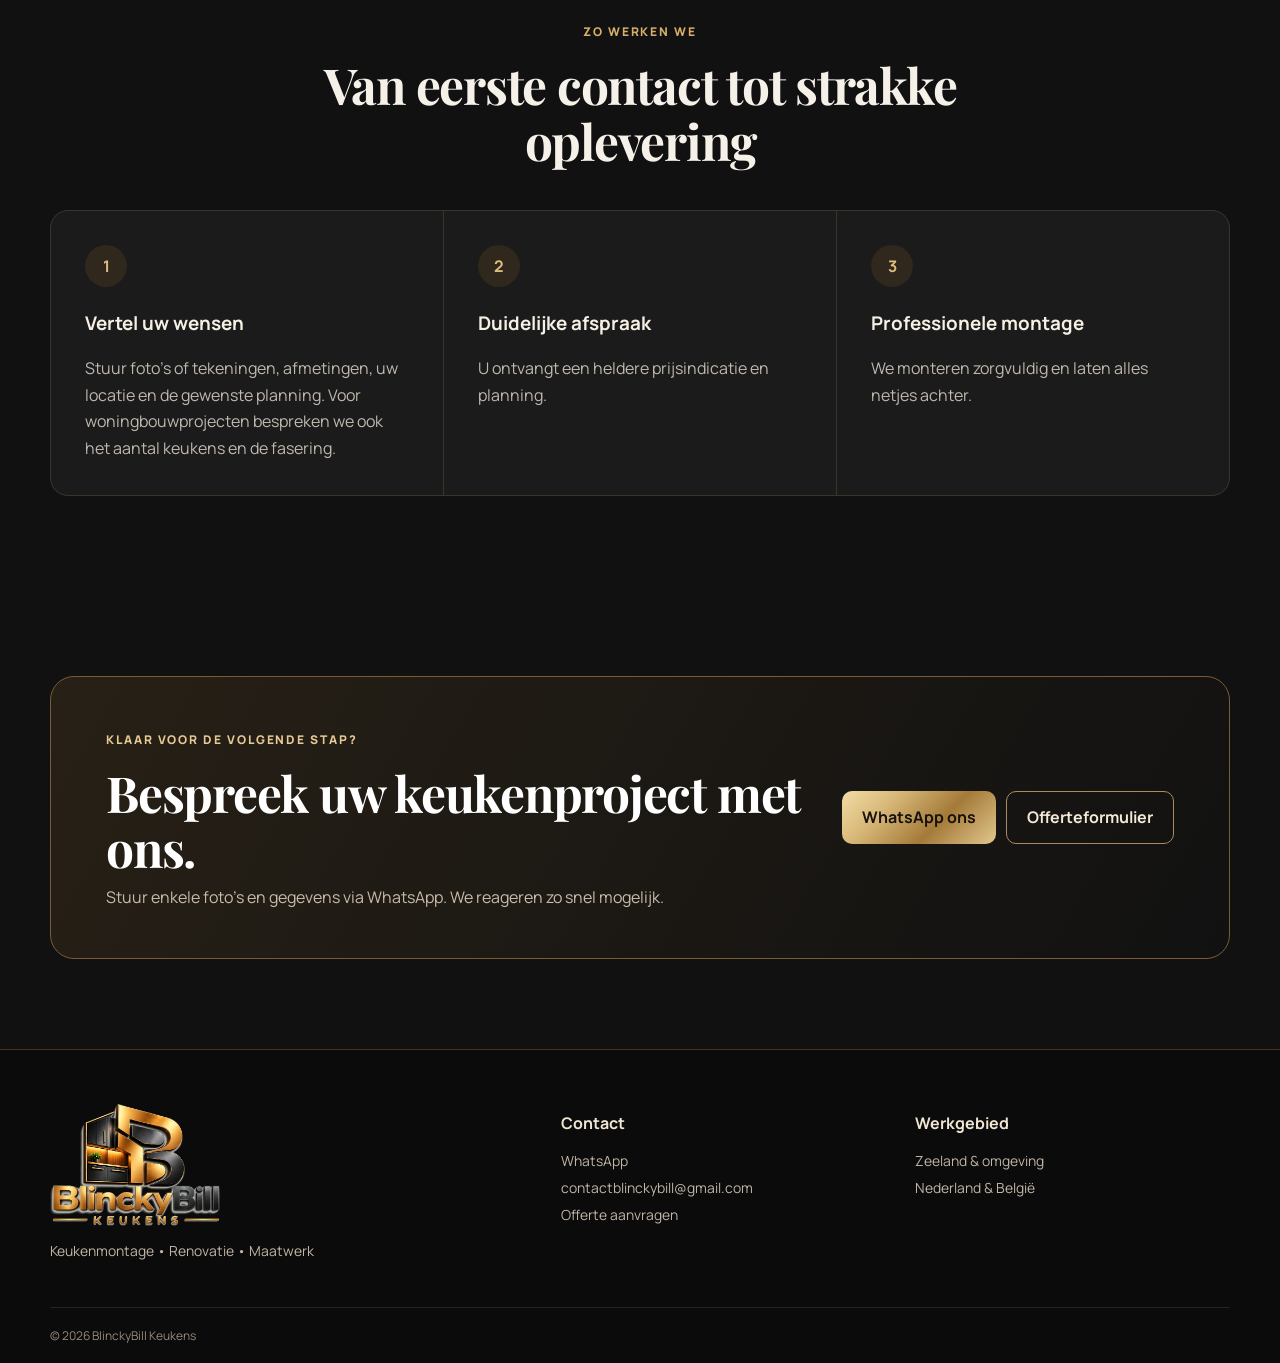
==== commit 03cc80f0: "Update Dutch homepage copy for private clients and housing projects" ====
--- a/index.html
+++ b/index.html
@@ -35,8 +35,8 @@
       <div class="container hero-grid">
         <div class="hero-copy">
           <span class="premium-kicker">Keukenmontage in Nederland & België</span>
-          <h1>Uw keuken, professioneel gemonteerd en perfect afgewerkt.</h1>
-          <p class="lead">Van complete montage tot renovatie en maatwerk. BlinckyBill Keukens levert vakwerk, duidelijke afspraken en een resultaat waar u jarenlang van geniet.</p>
+          <h1>Professionele keukenmontage voor particulieren en woningbouwprojecten.</h1>
+          <p class="lead">Met meer dan 5 jaar ervaring in woningbouwprojecten verzorgt BlinckyBill Keukens complete keukenmontage, renovatie en maatwerk in Nederland en België. Van één keuken tot een groot woonproject: u kunt rekenen op duidelijke afspraken, zorgvuldig montagewerk en een nette afwerking.</p>
           <div class="hero-actions">
             <a class="btn primary" href="contact.html">Vraag vrijblijvend een offerte aan</a>
             <a class="btn secondary" href="portfolio.html">Bekijk onze projecten</a>
@@ -60,9 +60,9 @@
       <div class="container">
         <div class="section-heading"><div><span class="eyebrow">Onze expertise</span><h2>Alles voor een keuken die klopt</h2></div><p>U heeft één aanspreekpunt voor montage, aanpassingen en de volledige afwerking.</p></div>
         <div class="service-grid">
-          <article class="service-card"><span class="service-number">01</span><h3>Keukenmontage</h3><p>Vakkundige plaatsing van kasten, werkblad en apparatuur, nauwkeurig gesteld en netjes opgeleverd.</p><a href="diensten.html">Meer over montage →</a></article>
-          <article class="service-card"><span class="service-number">02</span><h3>Keukenrenovatie</h3><p>Een frisse uitstraling met nieuwe fronten, een werkblad, spoelbak, kraan of slimme upgrades.</p><a href="diensten.html">Bekijk de mogelijkheden →</a></article>
-          <article class="service-card"><span class="service-number">03</span><h3>Maatwerk & afwerking</h3><p>Passtukken, zijpanelen, plinten, koofjes en oplossingen voor iedere lastige hoek of aansluiting.</p><a href="diensten.html">Ontdek ons maatwerk →</a></article>
+          <article class="service-card"><span class="service-number">01</span><h3>Keukenmontage</h3><p>Complete keukenmontage voor particulieren, aannemers en woningbouwprojecten. We plaatsen kasten, werkbladen en apparatuur en zorgen voor een nauwkeurige afwerking.</p><a href="diensten.html">Meer over montage →</a></article>
+          <article class="service-card"><span class="service-number">02</span><h3>Keukenrenovatie</h3><p>Geef uw bestaande keuken een nieuwe uitstraling met nieuwe fronten, een werkblad, spoelbak of kraan. We stemmen de aanpassingen af op uw wensen en de bestaande keuken.</p><a href="diensten.html">Bekijk de mogelijkheden →</a></article>
+          <article class="service-card"><span class="service-number">03</span><h3>Maatwerk & afwerking</h3><p>Van passtukken en zijpanelen tot plinten en koofjes: we maken uw keuken passend en werken de details zorgvuldig af, ook bij seriematige montage.</p><a href="diensten.html">Ontdek ons maatwerk →</a></article>
         </div>
       </div>
     </section>
@@ -78,10 +78,21 @@
       </div>
     </section>
 
+    <section class="section">
+      <div class="container">
+        <div class="section-heading"><div><span class="eyebrow">Waarom BlinckyBill?</span><h2>Ervaring die uw project verder brengt</h2></div><p>Meer dan 5 jaar ervaring in woningbouwprojecten, met aandacht voor kwaliteit, planning en heldere communicatie.</p></div>
+        <div class="service-grid">
+          <article class="service-card"><span class="service-number">01</span><h3>Ervaring met grote projecten</h3><p>We kennen de praktijk van seriematige keukenmontage en stemmen onze werkzaamheden af op de planning en voortgang op de bouwplaats.</p></article>
+          <article class="service-card"><span class="service-number">02</span><h3>Korte lijnen, duidelijke afspraken</h3><p>U heeft rechtstreeks contact over de uitvoering, planning en afwerking. We bespreken tijdig wat nodig is om het werk goed uit te voeren.</p></article>
+          <article class="service-card"><span class="service-number">03</span><h3>Actief in Nederland en België</h3><p>Van particuliere keukens tot omvangrijke woningbouwprojecten: we denken praktisch mee en werken zorgvuldig aan een nette oplevering.</p></article>
+        </div>
+      </div>
+    </section>
+
     <section class="section process-section">
       <div class="container">
         <div class="section-heading centered"><div><span class="eyebrow">Zo werken we</span><h2>Van eerste contact tot strakke oplevering</h2></div></div>
-        <div class="process-grid"><div><strong>1</strong><h3>Vertel uw wensen</h3><p>Stuur foto’s, afmetingen, uw locatie en de gewenste datum.</p></div><div><strong>2</strong><h3>Duidelijke afspraak</h3><p>U ontvangt een heldere prijsindicatie en planning.</p></div><div><strong>3</strong><h3>Professionele montage</h3><p>We monteren zorgvuldig en laten alles netjes achter.</p></div></div>
+        <div class="process-grid"><div><strong>1</strong><h3>Vertel uw wensen</h3><p>Stuur foto’s of tekeningen, afmetingen, uw locatie en de gewenste planning. Voor woningbouwprojecten bespreken we ook het aantal keukens en de fasering.</p></div><div><strong>2</strong><h3>Duidelijke afspraak</h3><p>U ontvangt een heldere prijsindicatie en planning.</p></div><div><strong>3</strong><h3>Professionele montage</h3><p>We monteren zorgvuldig en laten alles netjes achter.</p></div></div>
       </div>
     </section>
 
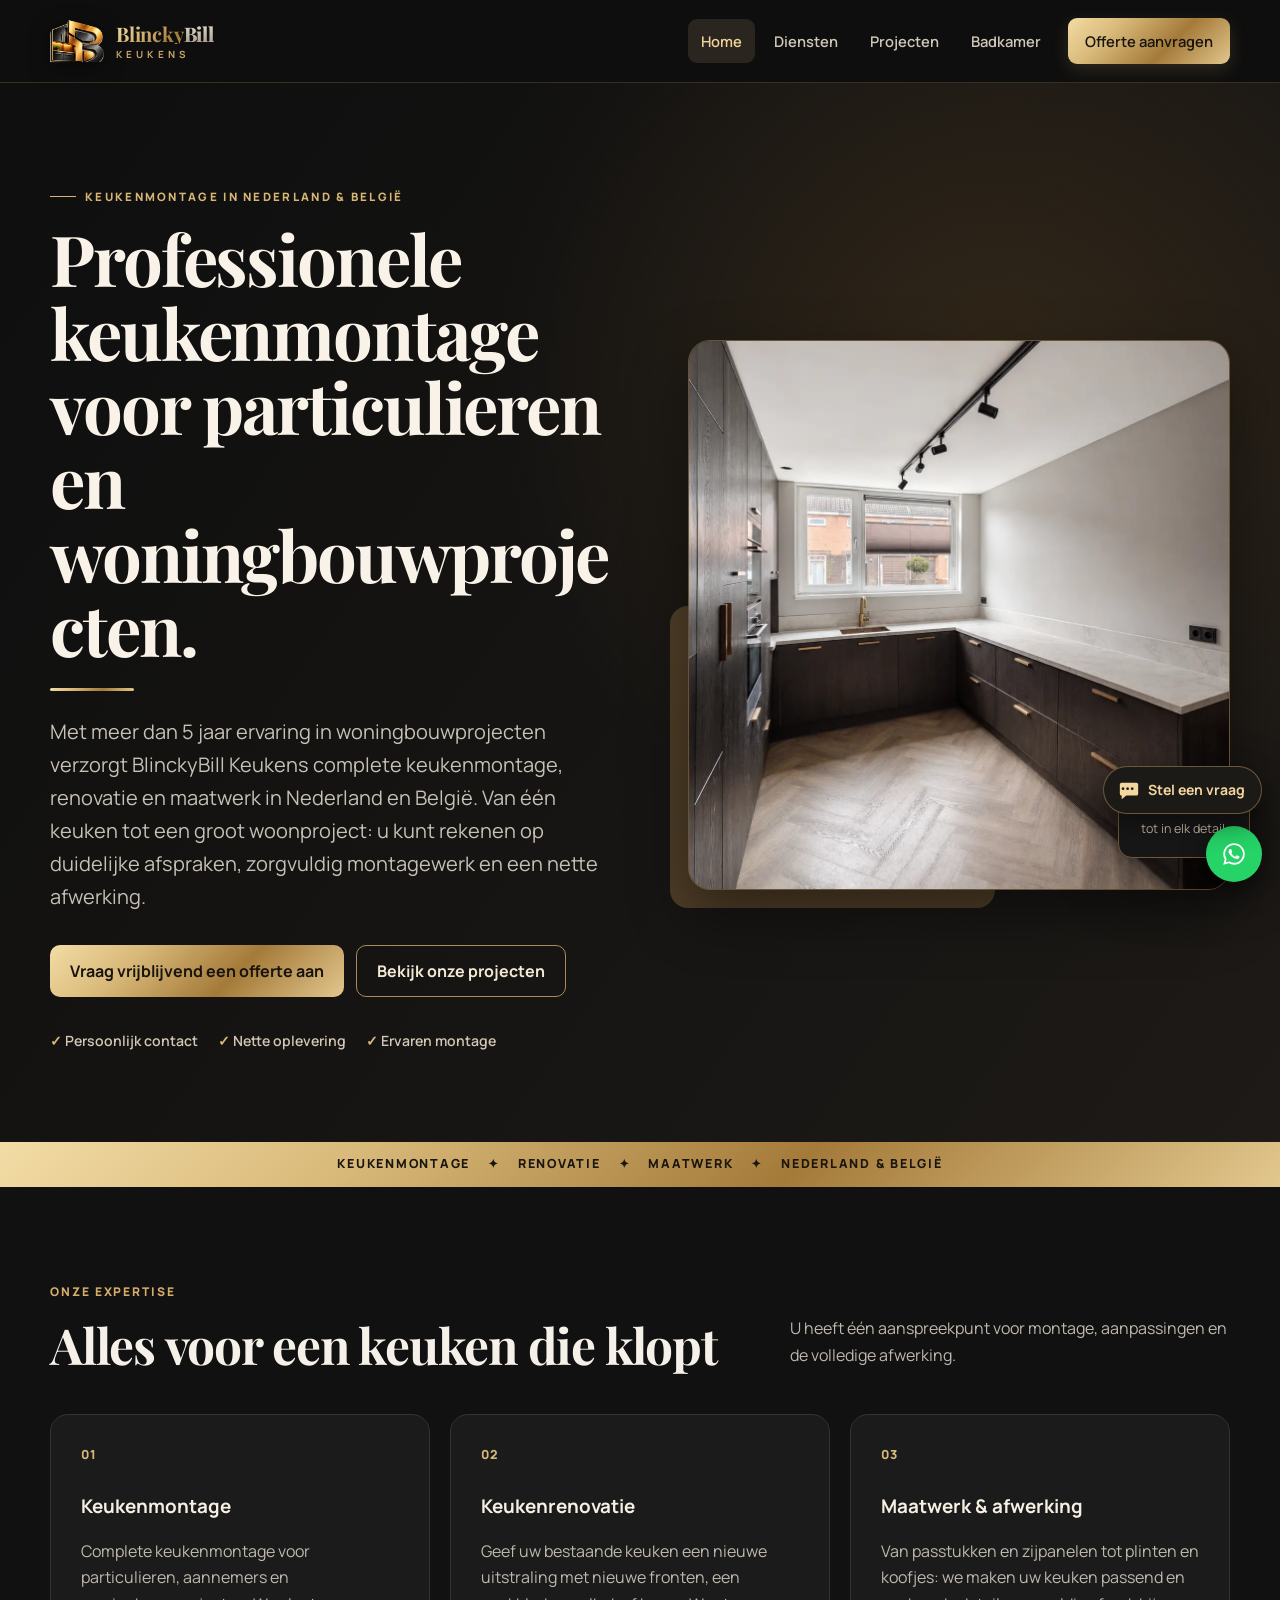
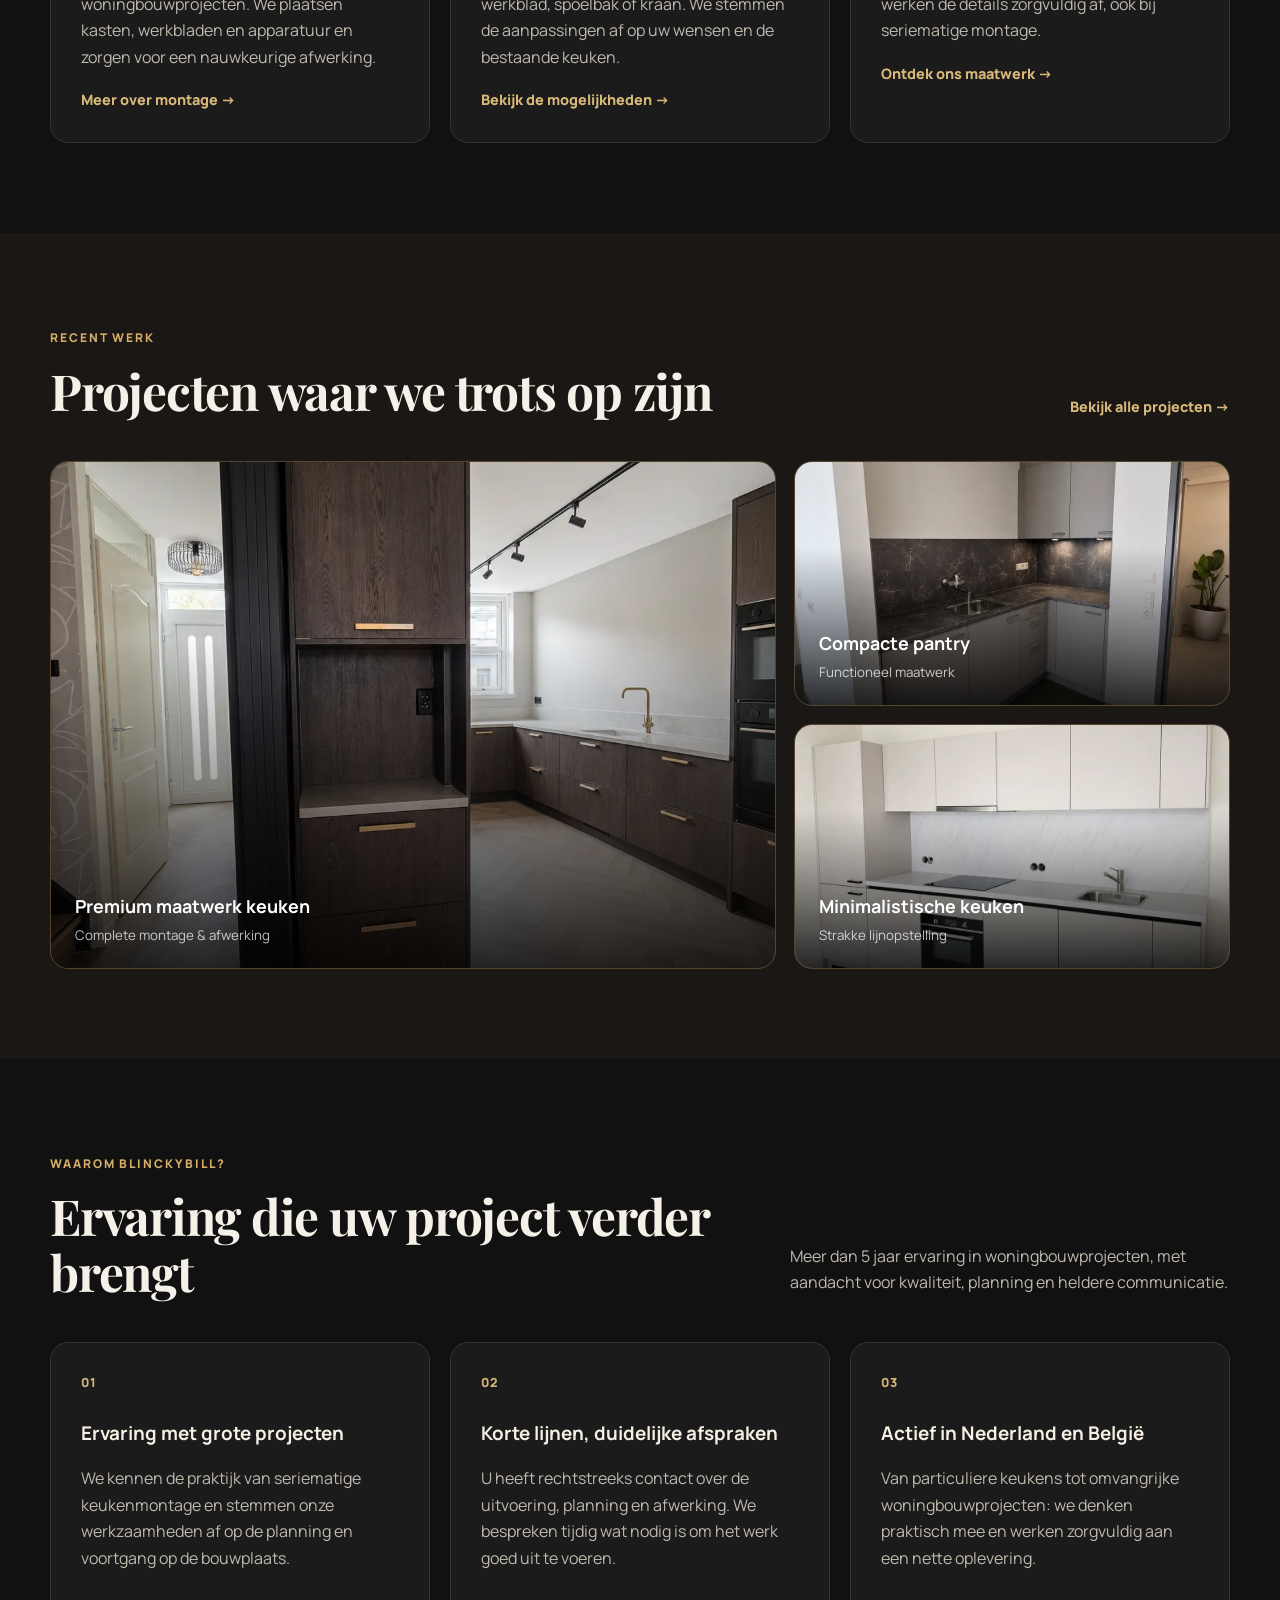
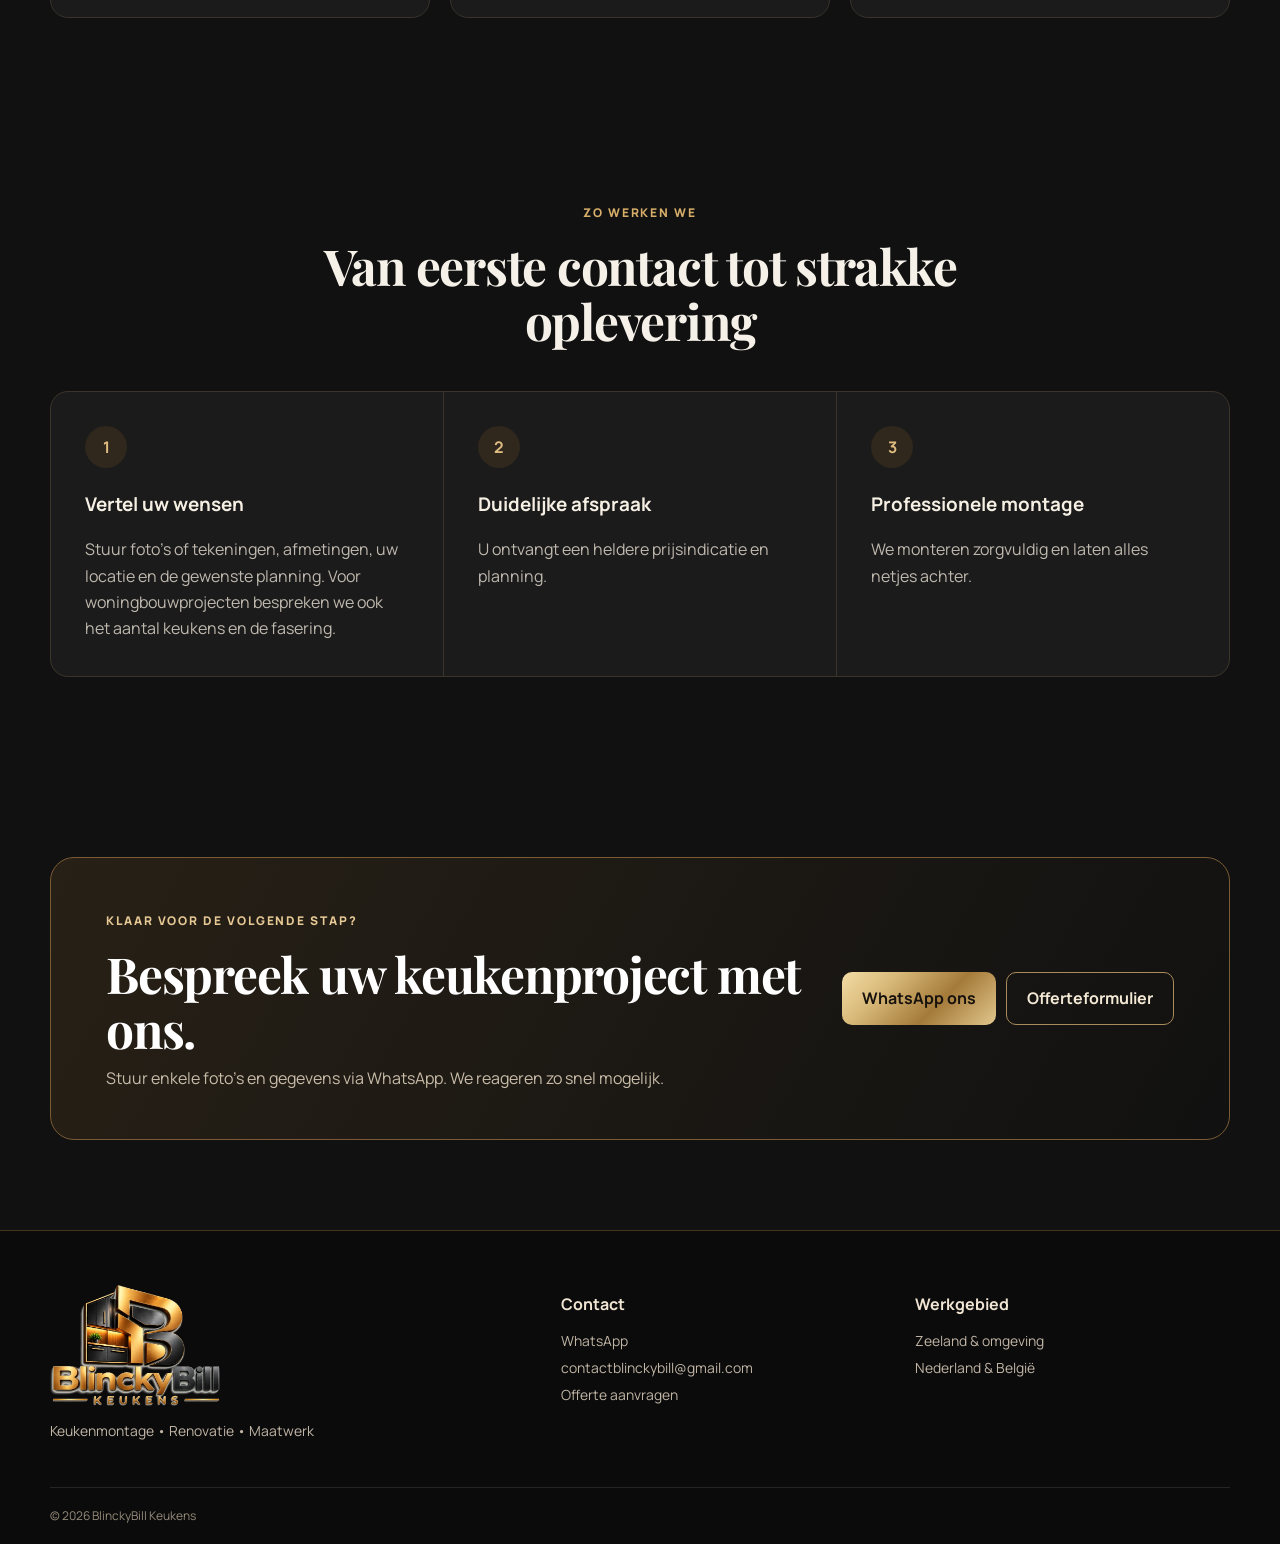
==== commit 899b286f: "Add responsive BlinckyBill brand video section, show only when MP4 is available" ====
--- a/index.html
+++ b/index.html
@@ -3,15 +3,15 @@
 <head>
   <meta charset="utf-8">
   <meta name="viewport" content="width=device-width, initial-scale=1">
-  <title>BlinckyBill Keukens | Keukenmontage in Zeeland en België</title>
-  <meta name="description" content="Professionele keukenmontage, renovatie en maatwerk in Zeeland, de rest van Nederland en België. Vraag vrijblijvend een offerte aan bij BlinckyBill Keukens.">
+  <title>Keukenmontage Zeeland &amp; België | BlinckyBill Keukens</title>
+  <meta name="description" content="Keukenmontage in Zeeland, Nederland en België voor particulieren en woningbouwprojecten. Ook renovatie en maatwerk. Vraag vrijblijvend een offerte aan.">
   <link rel="canonical" href="https://blinckybillkeukens.nl/">
   <meta name="theme-color" content="#111111">
   <meta property="og:type" content="website">
   <meta property="og:locale" content="nl_NL">
   <meta property="og:site_name" content="BlinckyBill Keukens">
-  <meta property="og:title" content="BlinckyBill Keukens | Keukenmontage in Zeeland en België">
-  <meta property="og:description" content="Professionele keukenmontage, renovatie en maatwerk in Zeeland, de rest van Nederland en België. Vraag vrijblijvend een offerte aan bij BlinckyBill Keukens.">
+  <meta property="og:title" content="Keukenmontage Zeeland &amp; België | BlinckyBill Keukens">
+  <meta property="og:description" content="Keukenmontage in Zeeland, Nederland en België voor particulieren en woningbouwprojecten. Ook renovatie en maatwerk. Vraag vrijblijvend een offerte aan.">
   <meta property="og:url" content="https://blinckybillkeukens.nl/">
   <meta property="og:image" content="https://blinckybillkeukens.nl/og-image.jpg">
   <meta property="og:image:width" content="1200">
@@ -25,7 +25,7 @@
   <link rel="stylesheet" href="styles.css">
   <link rel="stylesheet" href="premium.css">
   <link rel="preload" as="image" href="project-premium-01.webp" fetchpriority="high">
-  <script type="application/ld+json">{"@context": "https://schema.org", "@type": "HomeAndConstructionBusiness", "name": "BlinckyBill Keukens", "url": "https://blinckybillkeukens.nl/", "logo": "https://blinckybillkeukens.nl/blinckybill-premium-logo.png", "image": "https://blinckybillkeukens.nl/og-image.jpg", "email": "contactblinckybill@gmail.com", "description": "Keukenmontage, keukenrenovatie en maatwerk.", "areaServed": [{"@type": "AdministrativeArea", "name": "Zeeland"}, {"@type": "Country", "name": "Nederland"}, {"@type": "Country", "name": "België"}]}</script>
+  <script type="application/ld+json">{"@context":"https://schema.org","@type":"HomeAndConstructionBusiness","name":"BlinckyBill Keukens","url":"https://blinckybillkeukens.nl/","logo":"https://blinckybillkeukens.nl/blinckybill-premium-logo.png","image":"https://blinckybillkeukens.nl/og-image.jpg","email":"contactblinckybill@gmail.com","description":"Keukenmontage voor particulieren en woningbouwprojecten in Zeeland, Nederland en België. Keukenrenovatie, maatwerk en afwerking.","areaServed":[{"@type":"AdministrativeArea","name":"Zeeland"},{"@type":"Country","name":"Nederland"},{"@type":"Country","name":"België"}]}</script>
 </head>
 <body>
 <a class="skip-link" href="#main">Naar de inhoud</a>
@@ -53,6 +53,23 @@
         </div>
       </div>
     </section>
+
+    <section class="section" id="blinckybill-video" hidden aria-labelledby="blinckybill-video-title">
+      <div class="container">
+        <div class="section-heading"><div><span class="eyebrow">BlinckyBill in beeld</span><h2 id="blinckybill-video-title">Vakmanschap in elk detail</h2></div><p>Bekijk onze korte merkfilm over keukenmontage. De beelden zijn AI-gegenereerde illustraties, geen opnames van uitgevoerde projecten.</p></div>
+        <video id="blinckybill-ad-player" controls playsinline preload="metadata" style="display:block;width:100%;max-width:1000px;margin:0 auto;border-radius:18px;background:#111;aspect-ratio:16/9" aria-label="BlinckyBill Keukens merkfilm van 25 seconden">
+          <source src="blinckybill-reclame.mp4" type="video/mp4">
+          Uw browser ondersteunt deze video niet.
+        </video>
+      </div>
+    </section>
+    <script>
+      (function () {
+        var video = document.getElementById('blinckybill-ad-player');
+        var section = document.getElementById('blinckybill-video');
+        video.addEventListener('loadedmetadata', function () { section.hidden = false; }, { once: true });
+      }());
+    </script>
 
     <div class="premium-strip" role="presentation"><div class="container"><span>Keukenmontage</span><span>Renovatie</span><span>Maatwerk</span><span>Nederland & België</span></div></div>
 
--- a/premium.css
+++ b/premium.css
@@ -126,3 +126,34 @@
   .experience-badge{right:10px;bottom:16px}
   .wa-float{width:52px;height:52px;right:14px;bottom:14px}
 }
+
+/* Chatassistent */
+.chat-launcher{position:fixed;right:18px;bottom:86px;z-index:61;display:flex;align-items:center;gap:8px;height:48px;padding:0 16px 0 14px;border:1px solid rgba(201,165,106,.45);border-radius:24px;background:#1c1a17;color:#f4d6a0;font:700 14px/1 Manrope,system-ui,sans-serif;box-shadow:0 10px 28px rgba(0,0,0,.45);cursor:pointer;transition:transform .2s ease}
+.chat-launcher:hover{transform:translateY(-3px)}
+.chat-panel{position:fixed;right:18px;bottom:86px;z-index:70;width:min(400px,calc(100vw - 36px));height:min(620px,calc(100dvh - 110px));display:flex;flex-direction:column;background:#171717;border:1px solid #51402c;border-radius:16px;overflow:hidden;box-shadow:0 24px 60px rgba(0,0,0,.6)}
+.chat-panel[hidden]{display:none}
+.chat-panel-bar{display:flex;align-items:center;gap:12px;padding:10px 12px 10px 16px;border-bottom:1px solid #39342e;background:#111}
+.chat-panel-bar strong{flex:1;font-family:'Playfair Display',Georgia,serif;color:#d8b979;font-size:1rem}
+.chat-panel-bar a{color:#25d366;font-weight:700;font-size:.85rem;text-decoration:none}
+.chat-close{width:36px;height:36px;border:0;border-radius:8px;background:#2d2419;color:#f4d6a0;font-size:22px;line-height:1;cursor:pointer}
+.chat-panel iframe{flex:1;width:100%;border:0;background:#171717}
+body.chat-open .chat-launcher{display:none}
+body.modal-open .chat-launcher{display:none}
+@media(max-width:600px){
+  .chat-launcher{right:14px;bottom:76px;width:52px;height:52px;padding:0;justify-content:center;border-radius:50%}
+  .chat-launcher span{display:none}
+  .chat-panel{inset:0;width:100%;height:100dvh;border:0;border-radius:0}
+  body.chat-open{overflow:hidden}
+  body.chat-open .wa-float{display:none}
+}
+
+/* Mobiel: grid-kolommen mogen krimpen; lange woorden in koppen passen binnen het scherm */
+.hero-grid{grid-template-columns:minmax(0,1.03fr) minmax(0,.97fr)}
+.hero-grid>*{min-width:0}
+h1,h2{overflow-wrap:break-word}
+@media(max-width:900px){.hero-grid{grid-template-columns:minmax(0,1fr)}}
+@media(max-width:480px){
+  h1{font-size:clamp(2rem,8.6vw,2.5rem)}
+  .hero-actions .btn{flex:1 1 100%}
+  .premium-kicker{letter-spacing:.14em}
+}
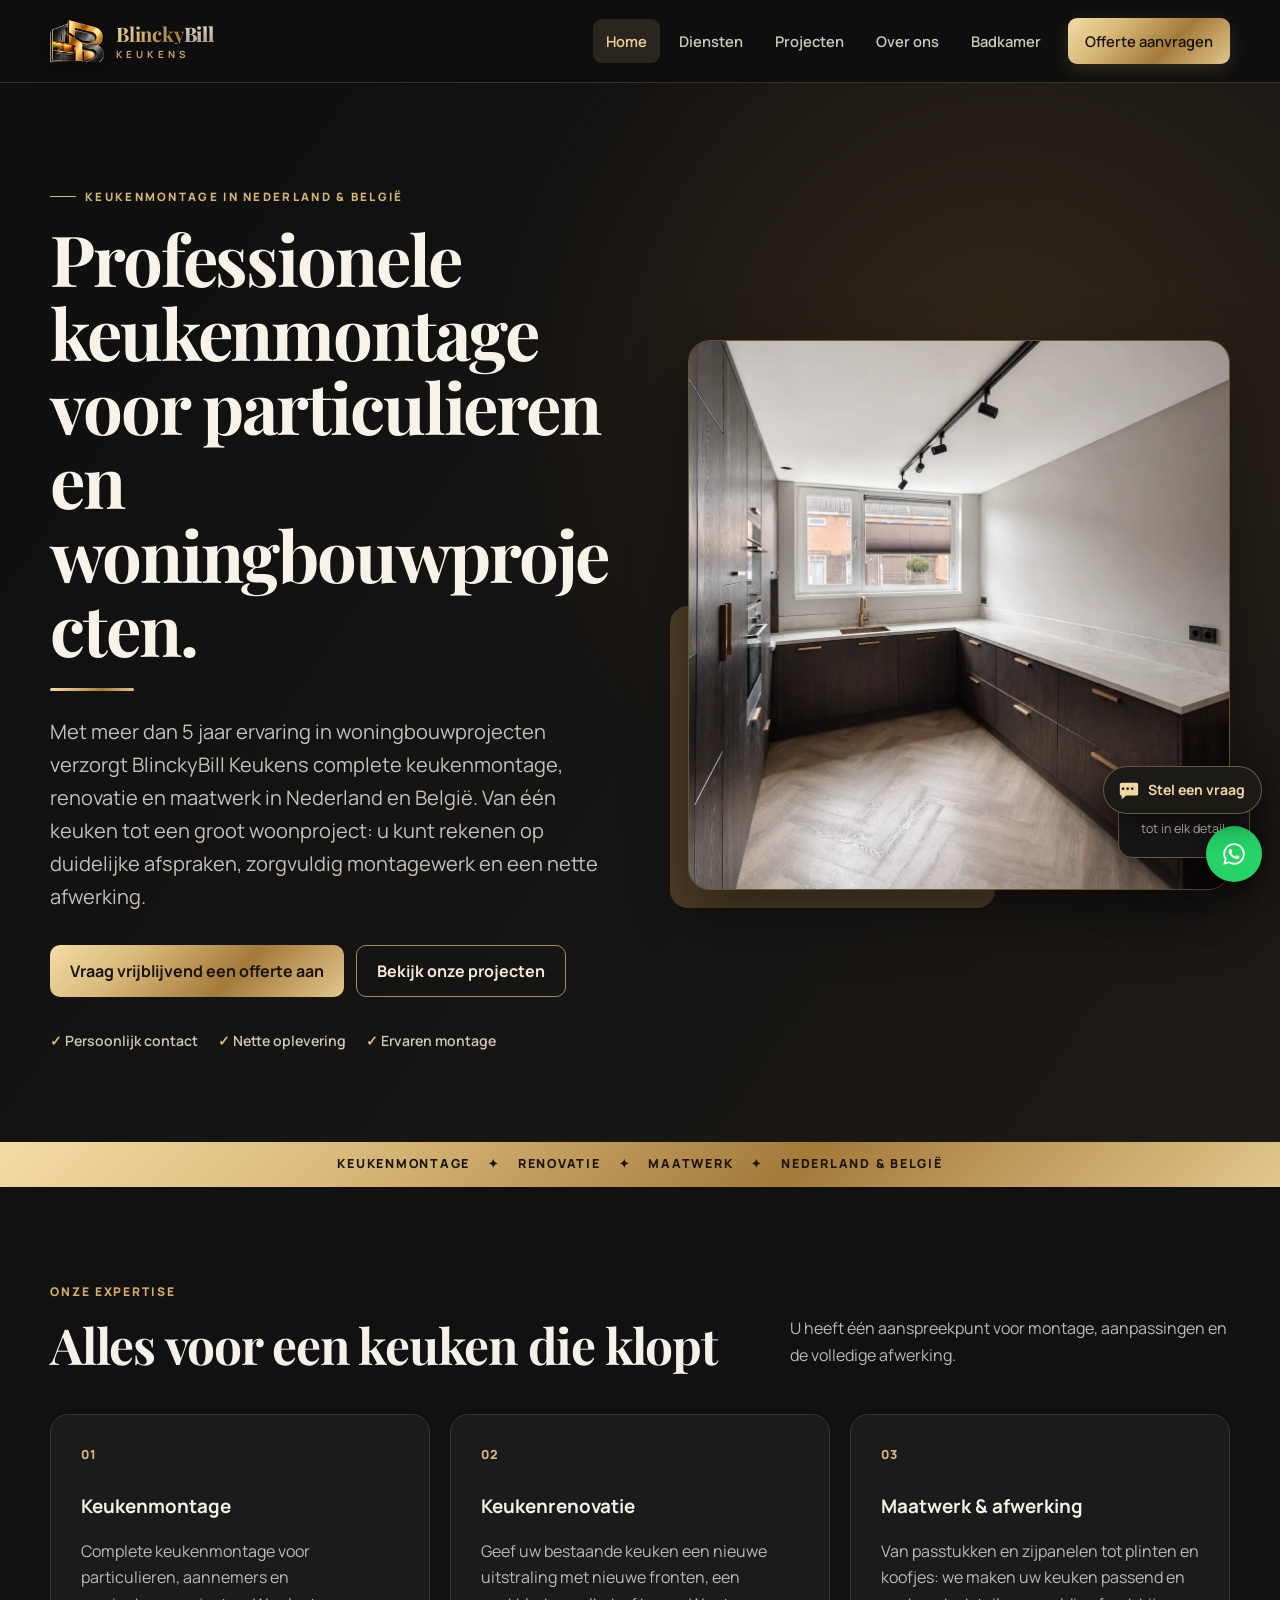
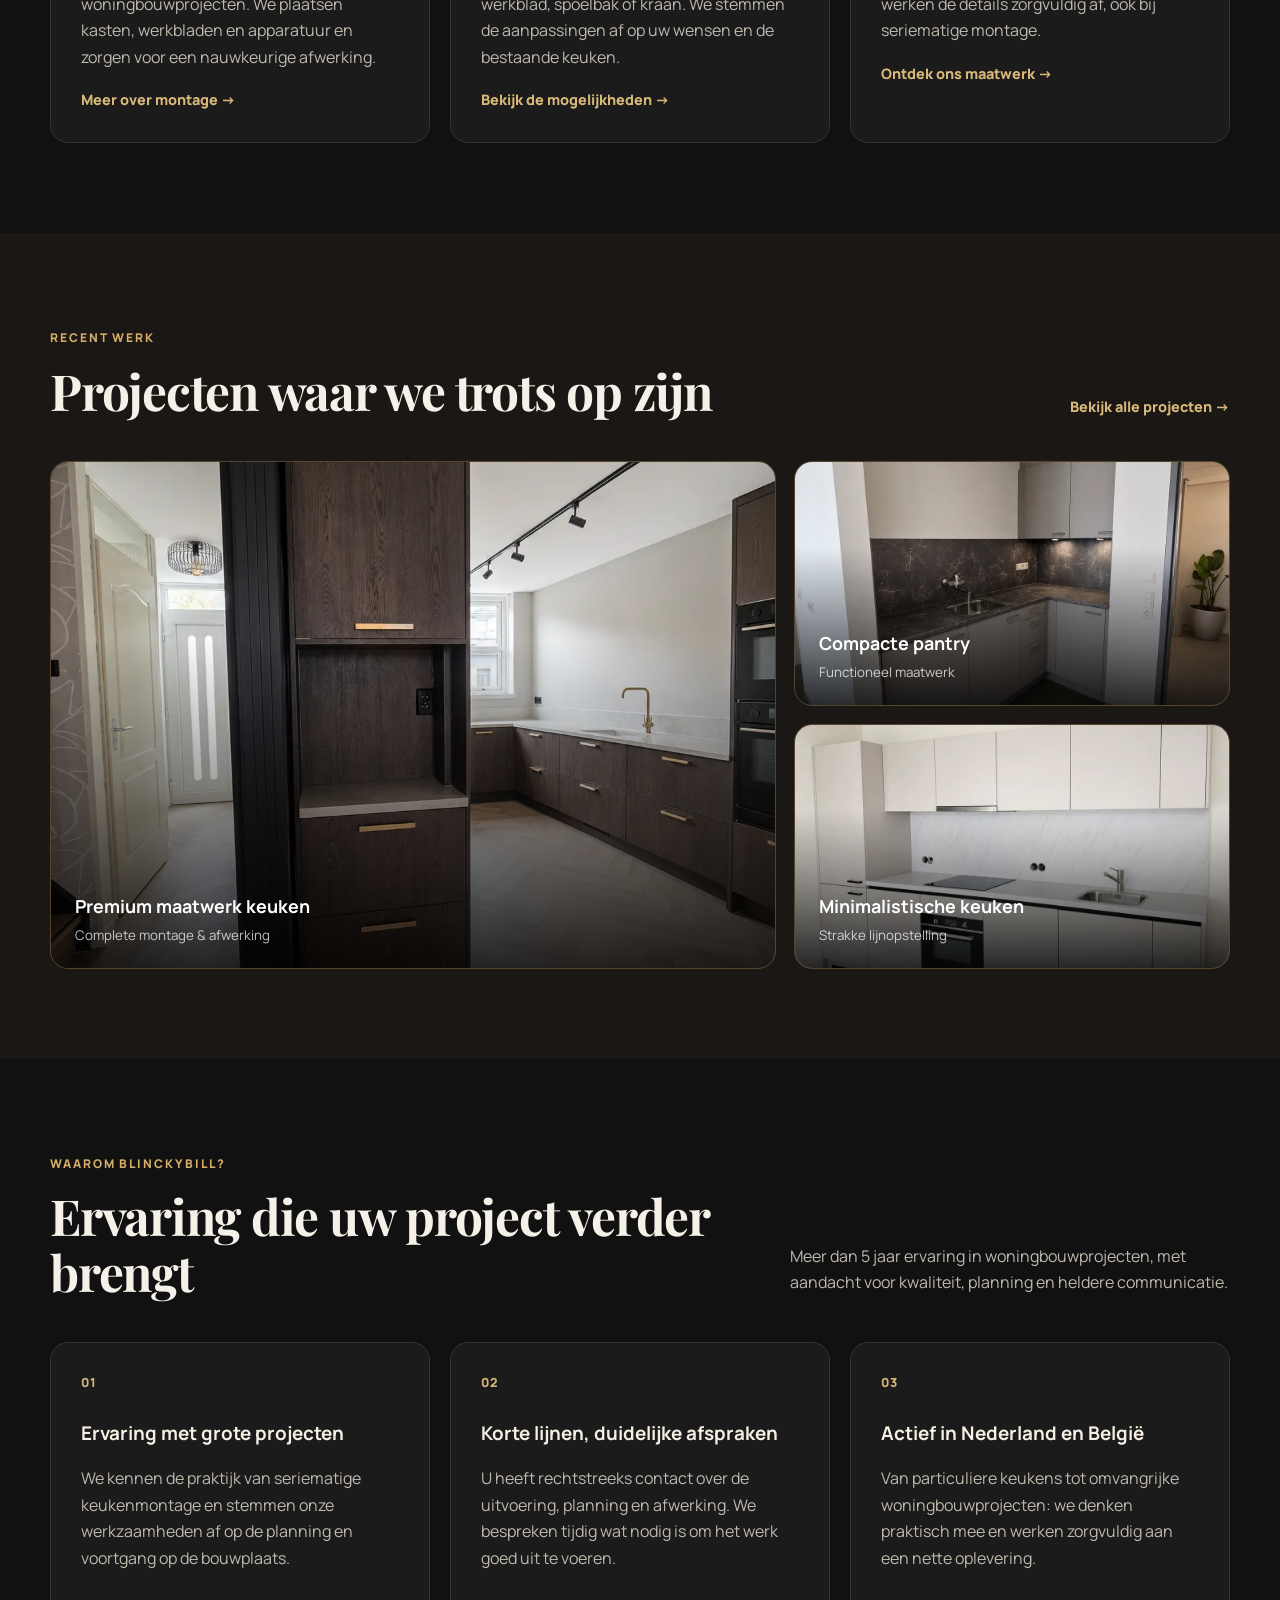
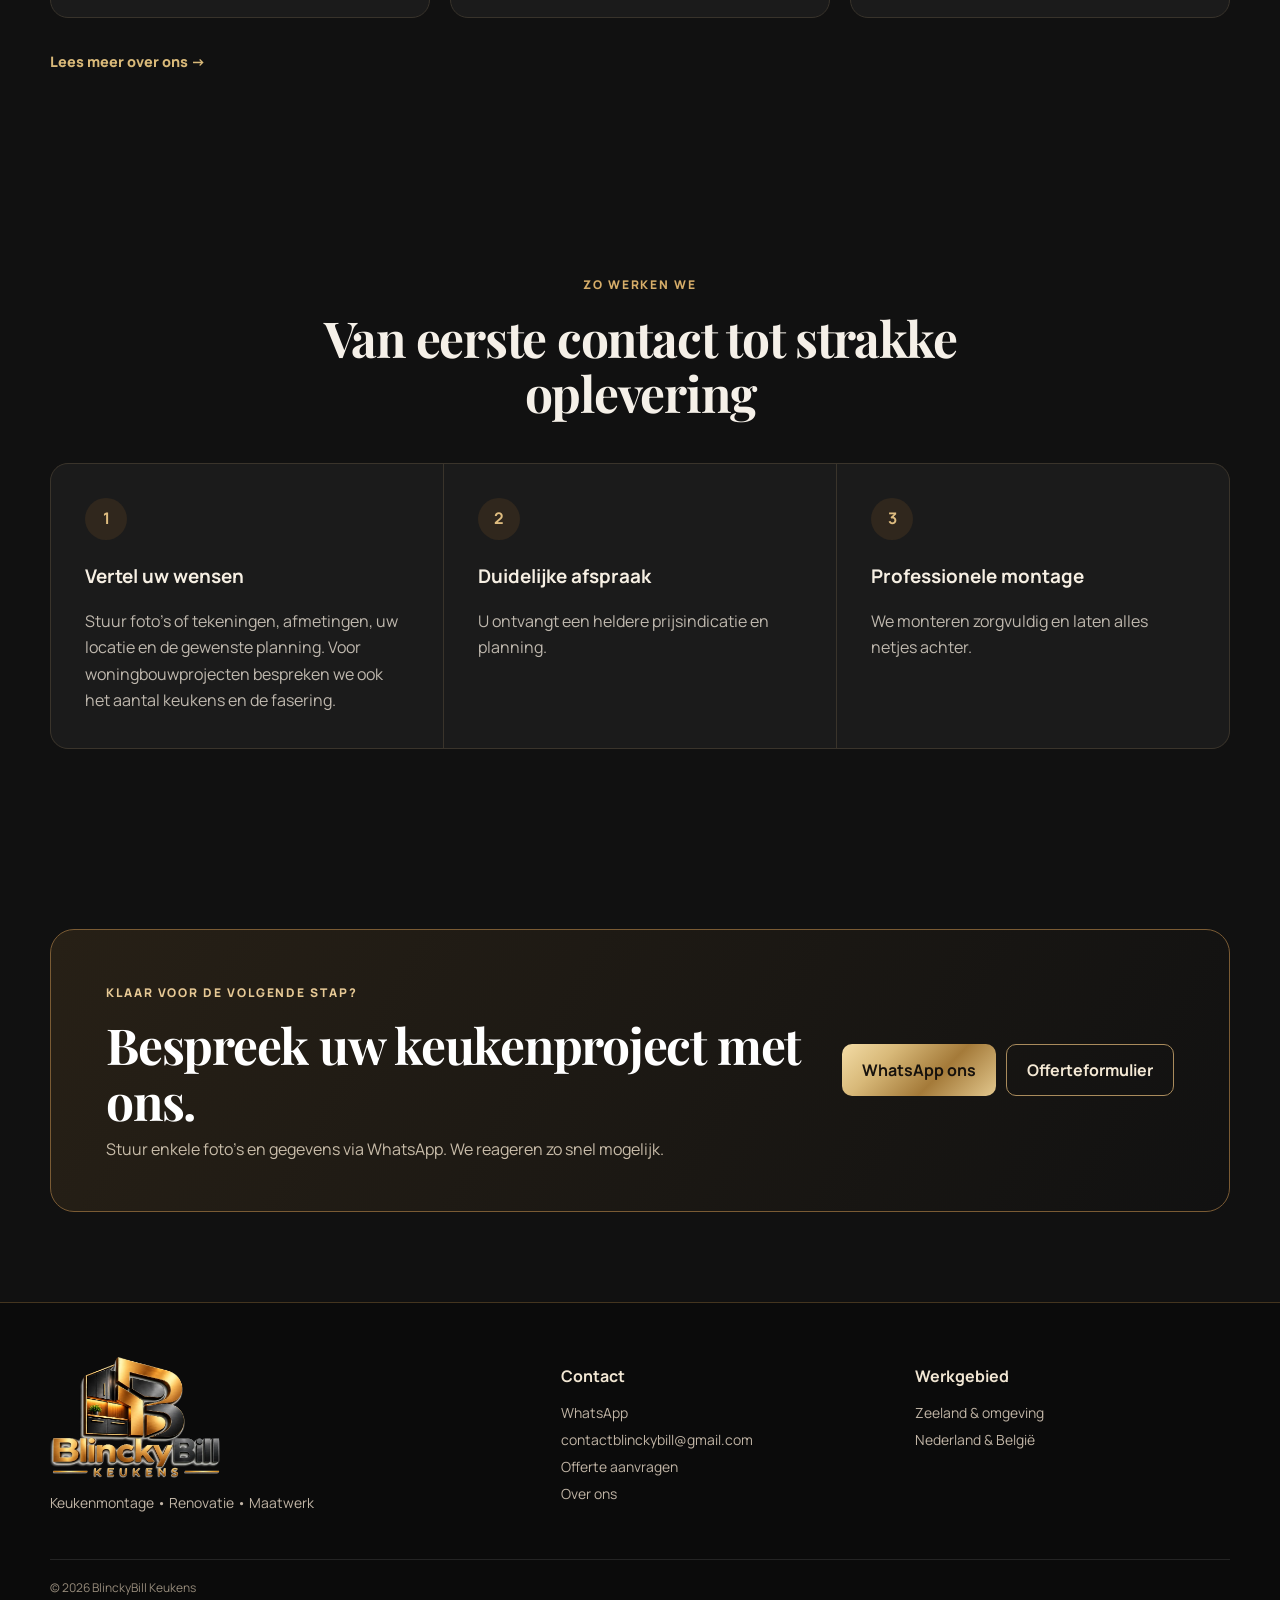
==== commit 76d84d95: "Add the Romanian Over ons page and site links Publish the approved about text on over-ons.html witho" ====
--- a/index.html
+++ b/index.html
@@ -29,7 +29,7 @@
 </head>
 <body>
 <a class="skip-link" href="#main">Naar de inhoud</a>
-<header class="site-header"><div class="container header-inner"><a class="brand" href="index.html" aria-label="BlinckyBill Keukens – home"><img src="logo-emblem.webp" class="logo" width="192" height="192" alt="BlinckyBill Keukens logo"><span class="brand-text"><strong>Blincky<em>Bill</em></strong><small>Keukens</small></span></a><button class="nav-toggle" type="button" aria-label="Menu openen" aria-expanded="false" aria-controls="site-nav">☰</button><nav class="nav" id="site-nav" data-nav aria-label="Hoofdmenu"><a class="active" aria-current="page" href="index.html">Home</a><a href="diensten.html">Diensten</a><a href="portfolio.html">Projecten</a><a href="badkamermeubels.html">Badkamer</a><a class="nav-cta" href="contact.html">Offerte aanvragen</a></nav></div></header>
+<header class="site-header"><div class="container header-inner"><a class="brand" href="index.html" aria-label="BlinckyBill Keukens – home"><img src="logo-emblem.webp" class="logo" width="192" height="192" alt="BlinckyBill Keukens logo"><span class="brand-text"><strong>Blincky<em>Bill</em></strong><small>Keukens</small></span></a><button class="nav-toggle" type="button" aria-label="Menu openen" aria-expanded="false" aria-controls="site-nav">☰</button><nav class="nav" id="site-nav" data-nav aria-label="Hoofdmenu"><a class="active" aria-current="page" href="index.html">Home</a><a href="diensten.html">Diensten</a><a href="portfolio.html">Projecten</a><a href="over-ons.html">Over ons</a><a href="badkamermeubels.html">Badkamer</a><a class="nav-cta" href="contact.html">Offerte aanvragen</a></nav></div></header>
 <main id="main">
     <section class="hero">
       <div class="container hero-grid">
@@ -56,7 +56,7 @@
 
     <section class="section" id="blinckybill-video" hidden aria-labelledby="blinckybill-video-title">
       <div class="container">
-        <div class="section-heading"><div><span class="eyebrow">BlinckyBill in beeld</span><h2 id="blinckybill-video-title">Vakmanschap in elk detail</h2></div><p>Bekijk onze korte merkfilm over keukenmontage. De beelden zijn AI-gegenereerde illustraties, geen opnames van uitgevoerde projecten.</p></div>
+        <div class="section-heading"><div><span class="eyebrow">BlinckyBill in beeld</span><h2 id="blinckybill-video-title">Vakmanschap in elk detail</h2></div><p>Bekijk onze korte merkfilm over keukenmontage en vakmanschap.</p></div>
         <video id="blinckybill-ad-player" controls playsinline preload="metadata" style="display:block;width:100%;max-width:1000px;margin:0 auto;border-radius:18px;background:#111;aspect-ratio:16/9" aria-label="BlinckyBill Keukens merkfilm van 25 seconden">
           <source src="blinckybill-reclame.mp4" type="video/mp4">
           Uw browser ondersteunt deze video niet.
@@ -103,6 +103,7 @@
           <article class="service-card"><span class="service-number">02</span><h3>Korte lijnen, duidelijke afspraken</h3><p>U heeft rechtstreeks contact over de uitvoering, planning en afwerking. We bespreken tijdig wat nodig is om het werk goed uit te voeren.</p></article>
           <article class="service-card"><span class="service-number">03</span><h3>Actief in Nederland en België</h3><p>Van particuliere keukens tot omvangrijke woningbouwprojecten: we denken praktisch mee en werken zorgvuldig aan een nette oplevering.</p></article>
         </div>
+        <p class="hero-actions"><a class="text-link" href="over-ons.html">Lees meer over ons →</a></p>
       </div>
     </section>
 
@@ -117,7 +118,7 @@
       <div class="container cta-panel"><div><span class="eyebrow light">Klaar voor de volgende stap?</span><h2>Bespreek uw keukenproject met ons.</h2><p>Stuur enkele foto’s en gegevens via WhatsApp. We reageren zo snel mogelijk.</p></div><div class="cta-actions"><a class="btn white" href="https://wa.me/31616698106" target="_blank" rel="noopener">WhatsApp ons</a><a class="btn secondary" href="contact.html">Offerteformulier</a></div></div>
     </section>
   </main>
-<footer class="site-footer"><div class="container footer-inner"><div class="footer-brand"><img src="logo-blinckybill-keukens.webp" class="footer-logo" width="640" height="457" alt="BlinckyBill Keukens" loading="lazy"><span>Keukenmontage • Renovatie • Maatwerk</span></div><div><strong>Contact</strong><a href="https://wa.me/31616698106" target="_blank" rel="noopener">WhatsApp</a><a href="mailto:contactblinckybill@gmail.com">contactblinckybill@gmail.com</a><a href="contact.html">Offerte aanvragen</a></div><div><strong>Werkgebied</strong><span>Zeeland & omgeving</span><span>Nederland & België</span></div></div><div class="container footer-bottom">© <span id="year">2026</span> BlinckyBill Keukens</div></footer>
+<footer class="site-footer"><div class="container footer-inner"><div class="footer-brand"><img src="logo-blinckybill-keukens.webp" class="footer-logo" width="640" height="457" alt="BlinckyBill Keukens" loading="lazy"><span>Keukenmontage • Renovatie • Maatwerk</span></div><div><strong>Contact</strong><a href="https://wa.me/31616698106" target="_blank" rel="noopener">WhatsApp</a><a href="mailto:contactblinckybill@gmail.com">contactblinckybill@gmail.com</a><a href="contact.html">Offerte aanvragen</a><a href="over-ons.html">Over ons</a></div><div><strong>Werkgebied</strong><span>Zeeland & omgeving</span><span>Nederland & België</span></div></div><div class="container footer-bottom">© <span id="year">2026</span> BlinckyBill Keukens</div></footer>
 <a class="wa-float" href="https://wa.me/31616698106" target="_blank" rel="noopener" aria-label="Stuur een WhatsApp-bericht"><svg viewBox="0 0 24 24" width="26" height="26" aria-hidden="true"><path fill="currentColor" d="M12.04 2C6.58 2 2.13 6.45 2.13 11.91c0 1.75.46 3.45 1.32 4.95L2.05 22l5.25-1.38a9.9 9.9 0 0 0 4.74 1.21c5.46 0 9.91-4.45 9.91-9.91C21.95 6.45 17.5 2 12.04 2Zm0 18.15c-1.48 0-2.93-.4-4.2-1.15l-.3-.18-3.12.82.83-3.04-.2-.31a8.2 8.2 0 0 1-1.26-4.38c0-4.54 3.7-8.24 8.25-8.24 4.54 0 8.24 3.7 8.24 8.24 0 4.55-3.7 8.24-8.24 8.24Zm4.52-6.16c-.25-.12-1.47-.72-1.69-.81-.23-.08-.39-.12-.56.12-.16.25-.64.81-.78.97-.14.17-.29.19-.54.06-.25-.12-1.05-.39-1.99-1.23-.74-.66-1.23-1.47-1.38-1.72-.14-.25-.02-.38.11-.5.11-.11.25-.29.37-.43.13-.15.17-.25.25-.42.08-.16.04-.31-.02-.43-.06-.12-.56-1.34-.76-1.84-.2-.48-.41-.42-.56-.43h-.48c-.17 0-.43.06-.66.31-.22.25-.86.84-.86 2.05 0 1.21.88 2.38 1 2.54.12.17 1.73 2.64 4.2 3.7.59.26 1.05.41 1.4.52.59.19 1.13.16 1.55.1.47-.07 1.47-.6 1.67-1.18.21-.58.21-1.07.14-1.18-.06-.1-.22-.16-.47-.28Z"/></svg></a>
 <script src="script.js" defer></script>
 </body>
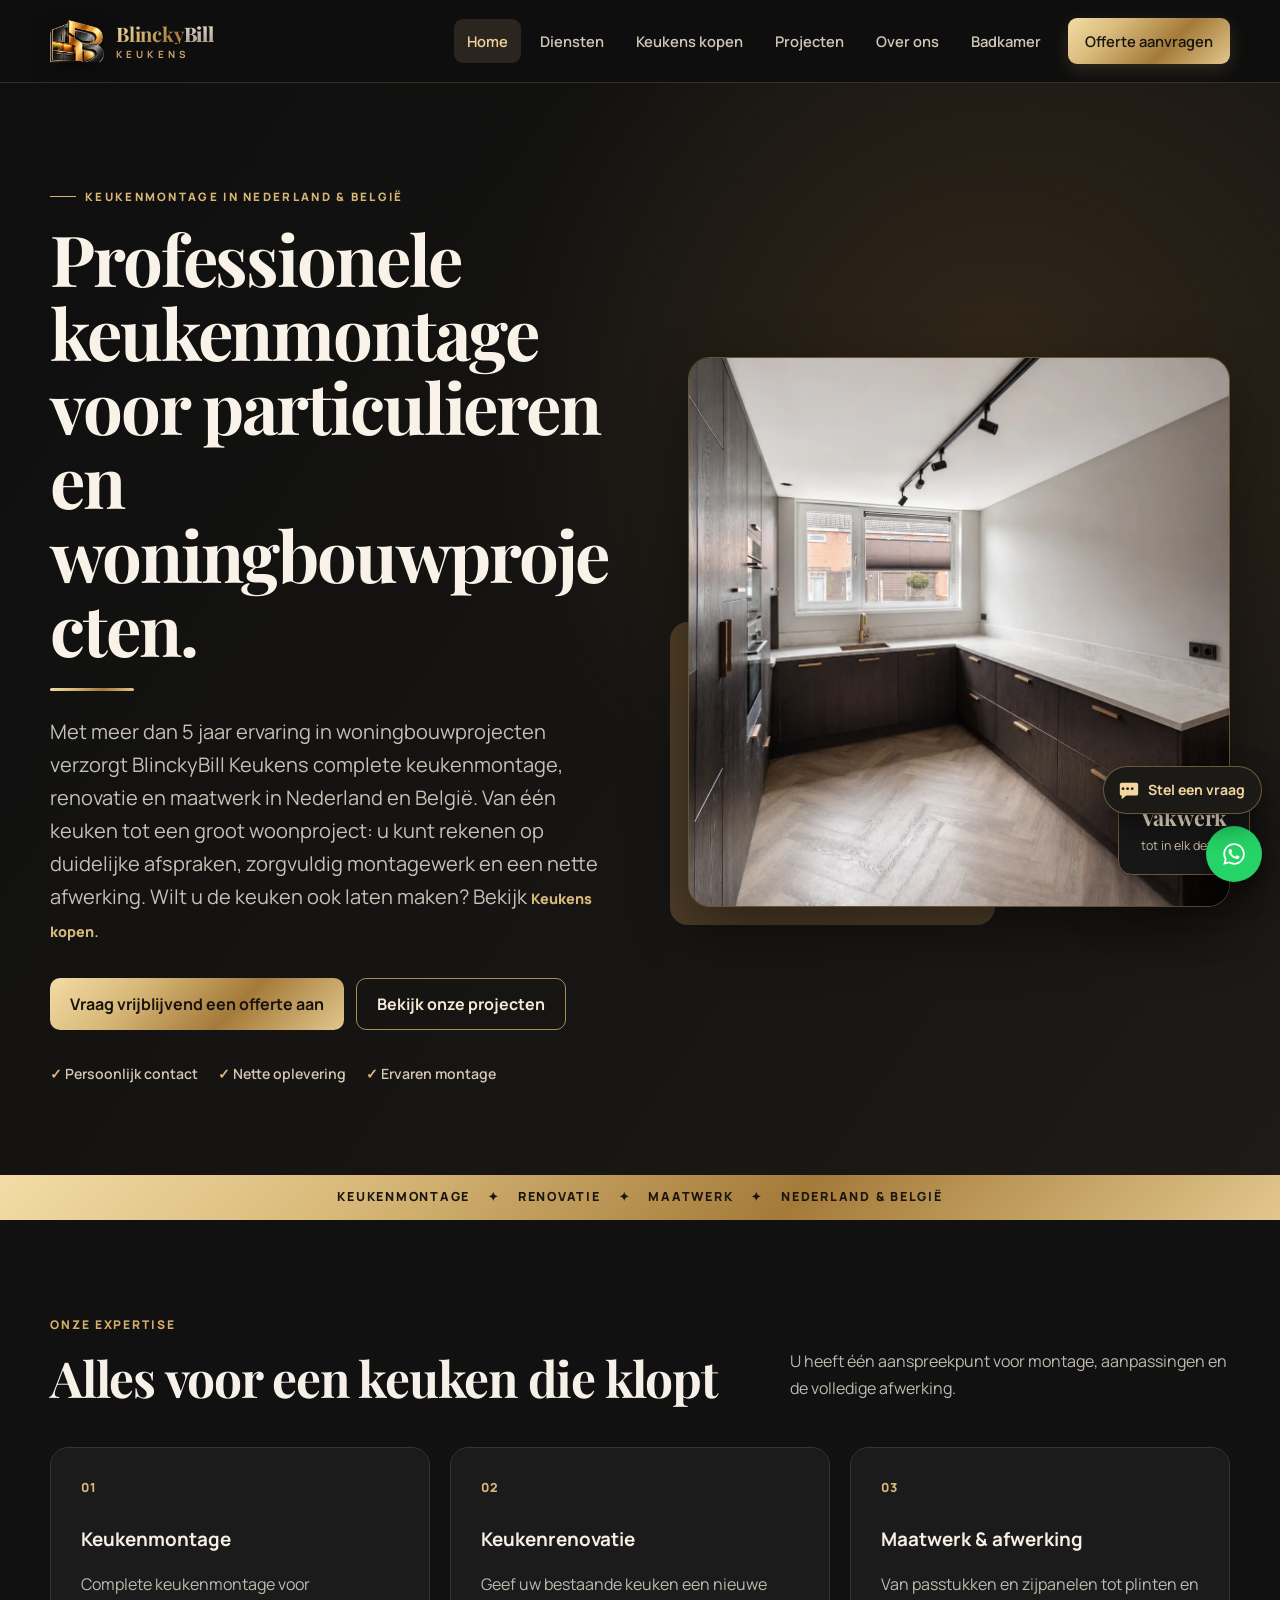
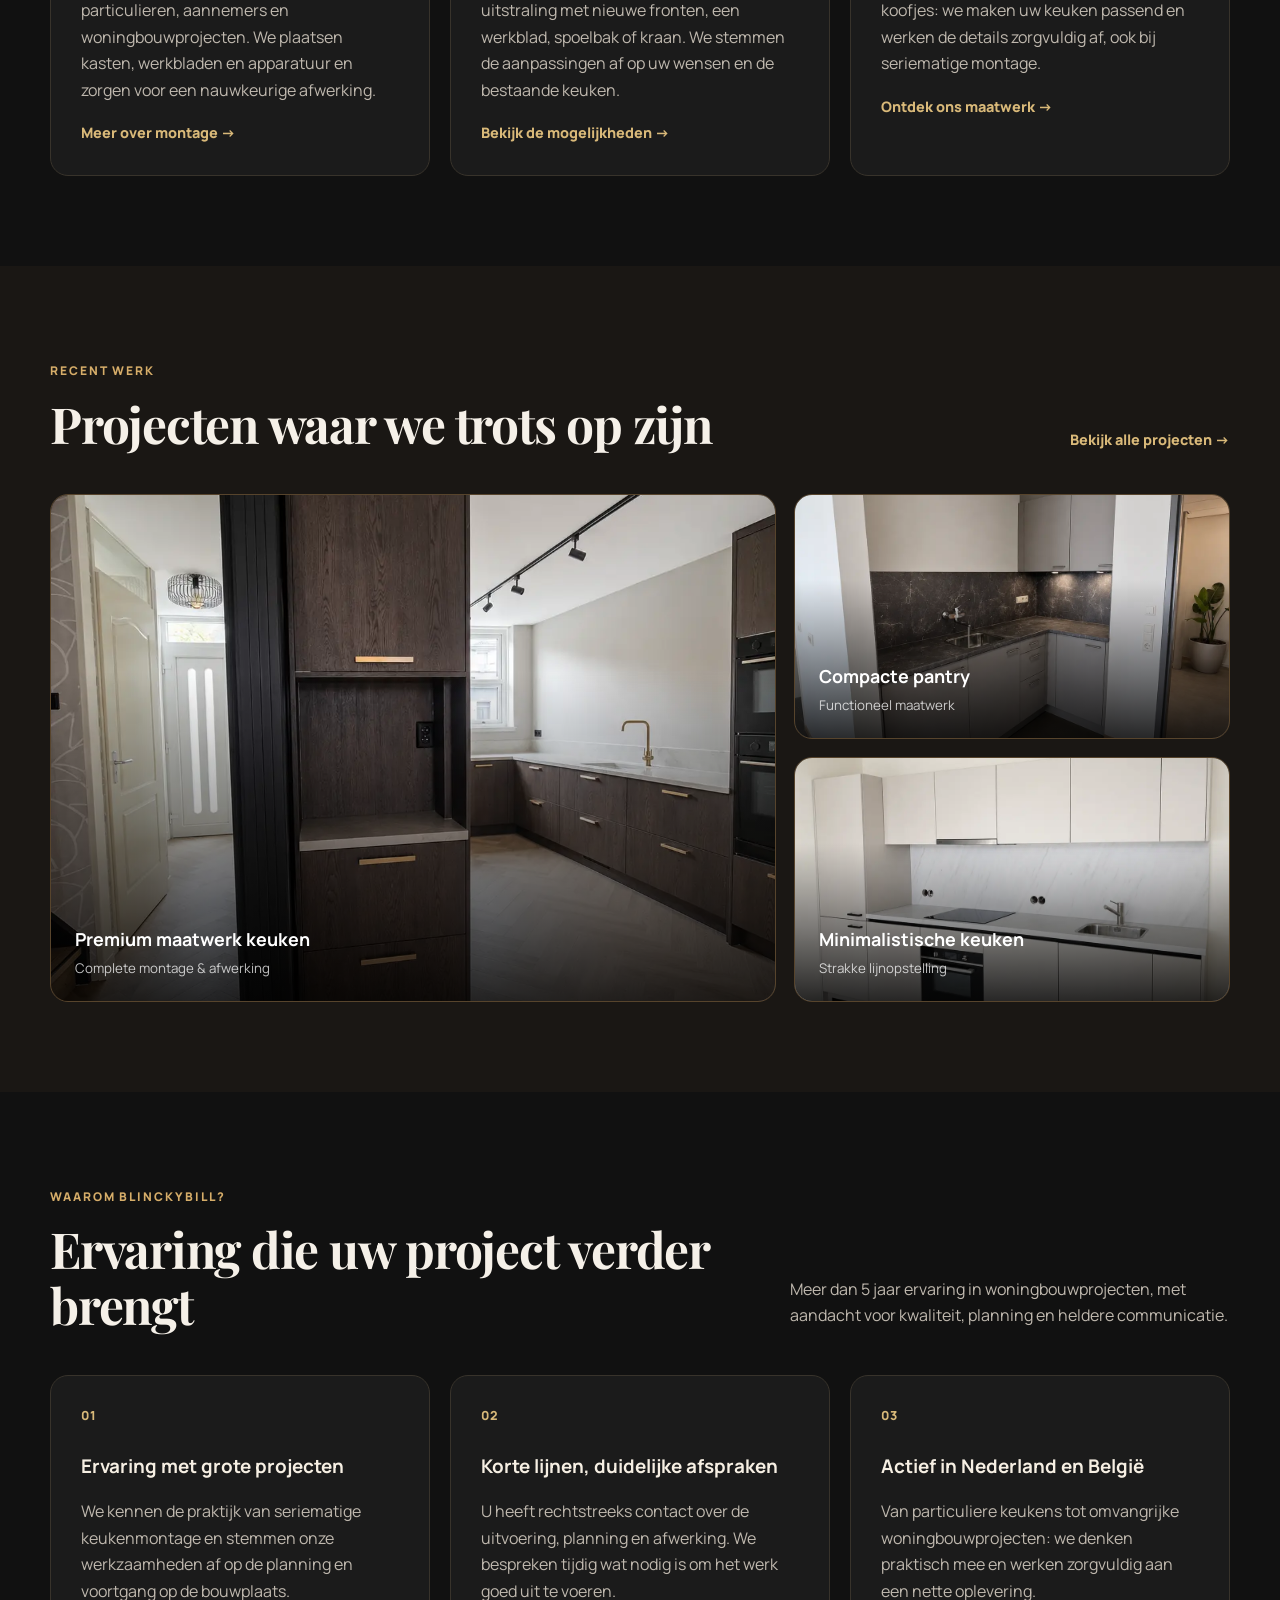
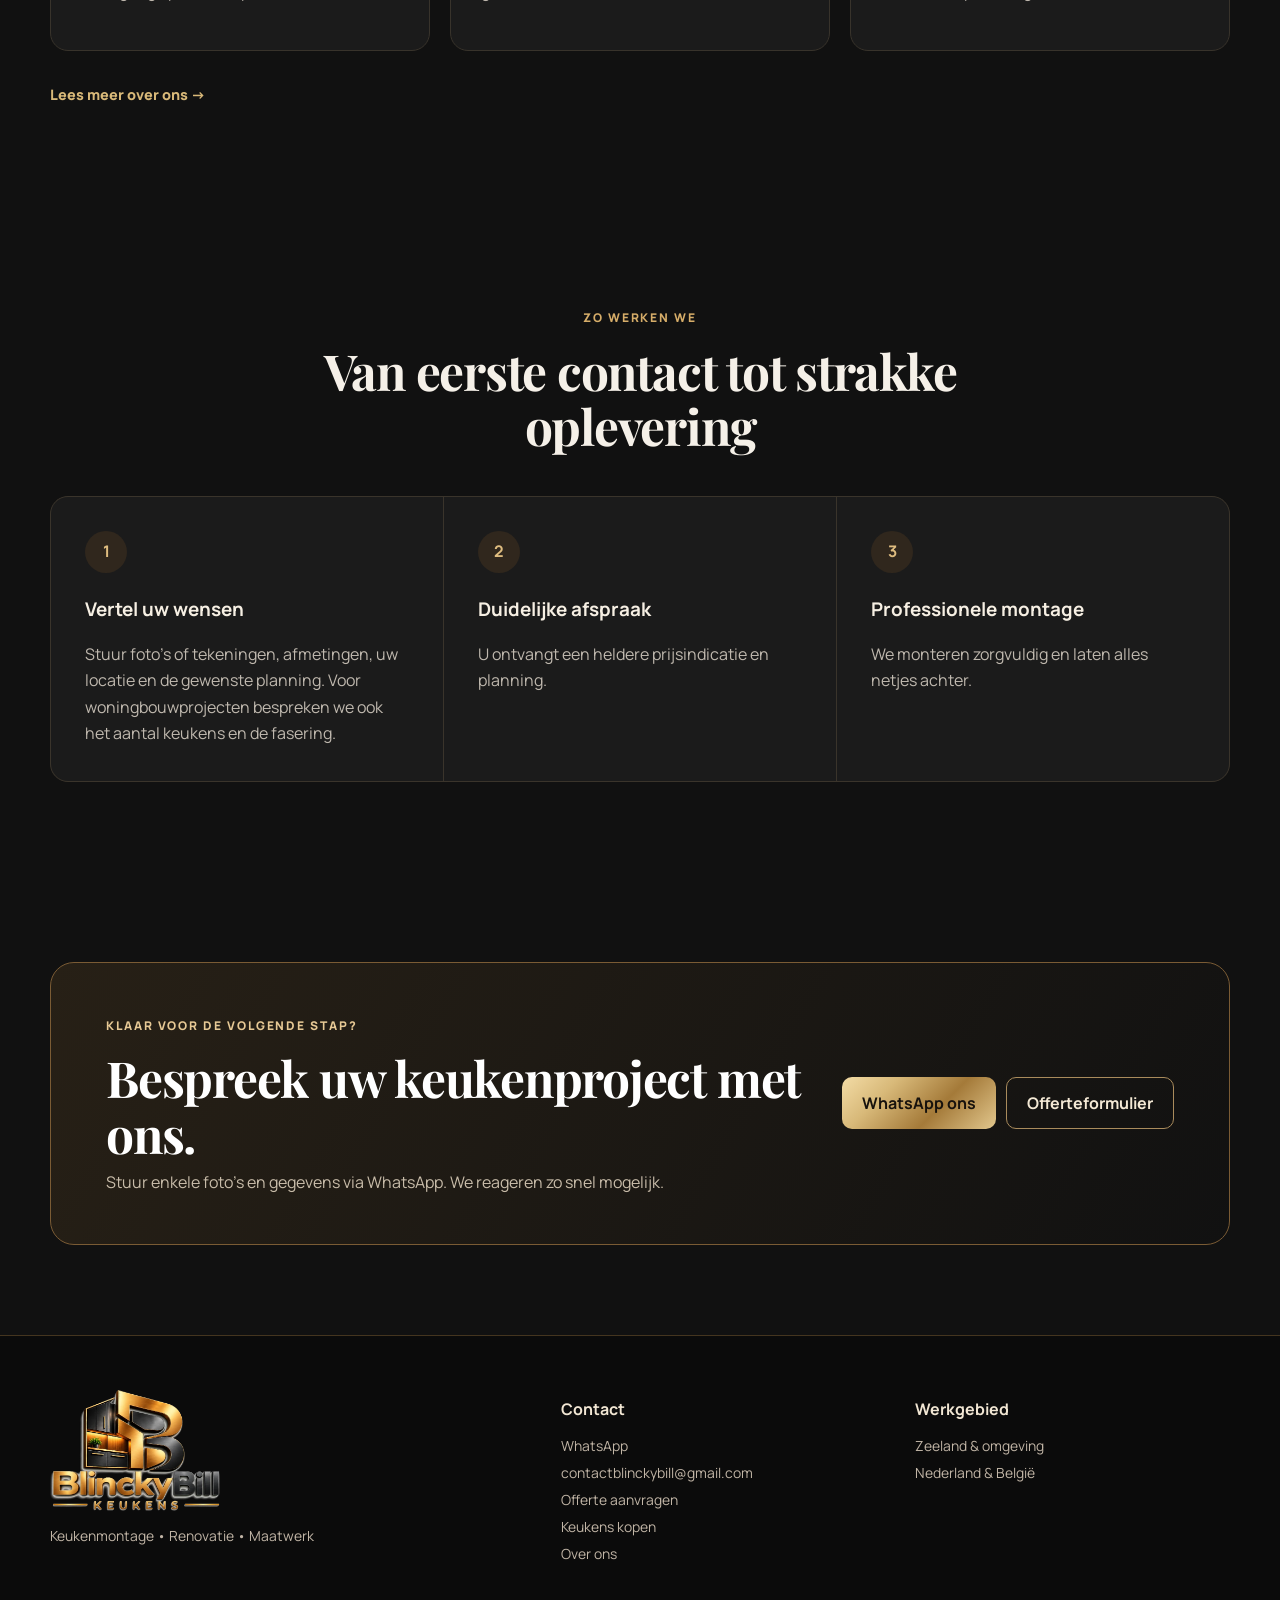
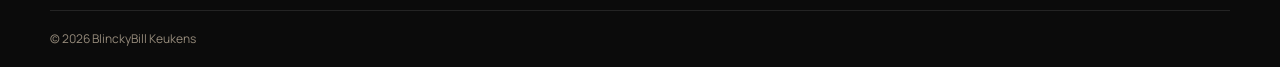
==== commit 6a8b05eb: "Add a Keukens kopen page for four custom kitchen lines. Visitors can now see the lines, what is incl" ====
--- a/index.html
+++ b/index.html
@@ -29,14 +29,14 @@
 </head>
 <body>
 <a class="skip-link" href="#main">Naar de inhoud</a>
-<header class="site-header"><div class="container header-inner"><a class="brand" href="index.html" aria-label="BlinckyBill Keukens – home"><img src="logo-emblem.webp" class="logo" width="192" height="192" alt="BlinckyBill Keukens logo"><span class="brand-text"><strong>Blincky<em>Bill</em></strong><small>Keukens</small></span></a><button class="nav-toggle" type="button" aria-label="Menu openen" aria-expanded="false" aria-controls="site-nav">☰</button><nav class="nav" id="site-nav" data-nav aria-label="Hoofdmenu"><a class="active" aria-current="page" href="index.html">Home</a><a href="diensten.html">Diensten</a><a href="portfolio.html">Projecten</a><a href="over-ons.html">Over ons</a><a href="badkamermeubels.html">Badkamer</a><a class="nav-cta" href="contact.html">Offerte aanvragen</a></nav></div></header>
+<header class="site-header"><div class="container header-inner"><a class="brand" href="index.html" aria-label="BlinckyBill Keukens – home"><img src="logo-emblem.webp" class="logo" width="192" height="192" alt="BlinckyBill Keukens logo"><span class="brand-text"><strong>Blincky<em>Bill</em></strong><small>Keukens</small></span></a><button class="nav-toggle" type="button" aria-label="Menu openen" aria-expanded="false" aria-controls="site-nav">☰</button><nav class="nav" id="site-nav" data-nav aria-label="Hoofdmenu"><a class="active" aria-current="page" href="index.html">Home</a><a href="diensten.html">Diensten</a><a href="keukens-kopen.html">Keukens kopen</a><a href="portfolio.html">Projecten</a><a href="over-ons.html">Over ons</a><a href="badkamermeubels.html">Badkamer</a><a class="nav-cta" href="contact.html">Offerte aanvragen</a></nav></div></header>
 <main id="main">
     <section class="hero">
       <div class="container hero-grid">
         <div class="hero-copy">
           <span class="premium-kicker">Keukenmontage in Nederland & België</span>
           <h1>Professionele keukenmontage voor particulieren en woningbouwprojecten.</h1>
-          <p class="lead">Met meer dan 5 jaar ervaring in woningbouwprojecten verzorgt BlinckyBill Keukens complete keukenmontage, renovatie en maatwerk in Nederland en België. Van één keuken tot een groot woonproject: u kunt rekenen op duidelijke afspraken, zorgvuldig montagewerk en een nette afwerking.</p>
+          <p class="lead">Met meer dan 5 jaar ervaring in woningbouwprojecten verzorgt BlinckyBill Keukens complete keukenmontage, renovatie en maatwerk in Nederland en België. Van één keuken tot een groot woonproject: u kunt rekenen op duidelijke afspraken, zorgvuldig montagewerk en een nette afwerking. Wilt u de keuken ook laten maken? Bekijk <a class="text-link" href="keukens-kopen.html">Keukens kopen</a>.</p>
           <div class="hero-actions">
             <a class="btn primary" href="contact.html">Vraag vrijblijvend een offerte aan</a>
             <a class="btn secondary" href="portfolio.html">Bekijk onze projecten</a>
@@ -118,7 +118,7 @@
       <div class="container cta-panel"><div><span class="eyebrow light">Klaar voor de volgende stap?</span><h2>Bespreek uw keukenproject met ons.</h2><p>Stuur enkele foto’s en gegevens via WhatsApp. We reageren zo snel mogelijk.</p></div><div class="cta-actions"><a class="btn white" href="https://wa.me/31616698106" target="_blank" rel="noopener">WhatsApp ons</a><a class="btn secondary" href="contact.html">Offerteformulier</a></div></div>
     </section>
   </main>
-<footer class="site-footer"><div class="container footer-inner"><div class="footer-brand"><img src="logo-blinckybill-keukens.webp" class="footer-logo" width="640" height="457" alt="BlinckyBill Keukens" loading="lazy"><span>Keukenmontage • Renovatie • Maatwerk</span></div><div><strong>Contact</strong><a href="https://wa.me/31616698106" target="_blank" rel="noopener">WhatsApp</a><a href="mailto:contactblinckybill@gmail.com">contactblinckybill@gmail.com</a><a href="contact.html">Offerte aanvragen</a><a href="over-ons.html">Over ons</a></div><div><strong>Werkgebied</strong><span>Zeeland & omgeving</span><span>Nederland & België</span></div></div><div class="container footer-bottom">© <span id="year">2026</span> BlinckyBill Keukens</div></footer>
+<footer class="site-footer"><div class="container footer-inner"><div class="footer-brand"><img src="logo-blinckybill-keukens.webp" class="footer-logo" width="640" height="457" alt="BlinckyBill Keukens" loading="lazy"><span>Keukenmontage • Renovatie • Maatwerk</span></div><div><strong>Contact</strong><a href="https://wa.me/31616698106" target="_blank" rel="noopener">WhatsApp</a><a href="mailto:contactblinckybill@gmail.com">contactblinckybill@gmail.com</a><a href="contact.html">Offerte aanvragen</a><a href="keukens-kopen.html">Keukens kopen</a><a href="over-ons.html">Over ons</a></div><div><strong>Werkgebied</strong><span>Zeeland & omgeving</span><span>Nederland & België</span></div></div><div class="container footer-bottom">© <span id="year">2026</span> BlinckyBill Keukens</div></footer>
 <a class="wa-float" href="https://wa.me/31616698106" target="_blank" rel="noopener" aria-label="Stuur een WhatsApp-bericht"><svg viewBox="0 0 24 24" width="26" height="26" aria-hidden="true"><path fill="currentColor" d="M12.04 2C6.58 2 2.13 6.45 2.13 11.91c0 1.75.46 3.45 1.32 4.95L2.05 22l5.25-1.38a9.9 9.9 0 0 0 4.74 1.21c5.46 0 9.91-4.45 9.91-9.91C21.95 6.45 17.5 2 12.04 2Zm0 18.15c-1.48 0-2.93-.4-4.2-1.15l-.3-.18-3.12.82.83-3.04-.2-.31a8.2 8.2 0 0 1-1.26-4.38c0-4.54 3.7-8.24 8.25-8.24 4.54 0 8.24 3.7 8.24 8.24 0 4.55-3.7 8.24-8.24 8.24Zm4.52-6.16c-.25-.12-1.47-.72-1.69-.81-.23-.08-.39-.12-.56.12-.16.25-.64.81-.78.97-.14.17-.29.19-.54.06-.25-.12-1.05-.39-1.99-1.23-.74-.66-1.23-1.47-1.38-1.72-.14-.25-.02-.38.11-.5.11-.11.25-.29.37-.43.13-.15.17-.25.25-.42.08-.16.04-.31-.02-.43-.06-.12-.56-1.34-.76-1.84-.2-.48-.41-.42-.56-.43h-.48c-.17 0-.43.06-.66.31-.22.25-.86.84-.86 2.05 0 1.21.88 2.38 1 2.54.12.17 1.73 2.64 4.2 3.7.59.26 1.05.41 1.4.52.59.19 1.13.16 1.55.1.47-.07 1.47-.6 1.67-1.18.21-.58.21-1.07.14-1.18-.06-.1-.22-.16-.47-.28Z"/></svg></a>
 <script src="script.js" defer></script>
 </body>
--- a/styles.css
+++ b/styles.css
@@ -4,6 +4,20 @@
 .section{padding:90px 0}.section-heading{display:flex;justify-content:space-between;align-items:end;gap:35px;margin-bottom:42px}.section-heading>div{max-width:700px}.section-heading h2{margin:0}.section-heading>p{max-width:440px;color:var(--muted);margin-bottom:4px}.section-heading.centered{text-align:center;justify-content:center}.service-grid{display:grid;grid-template-columns:repeat(3,1fr);gap:20px}.service-card{padding:30px;border:1px solid var(--line);border-radius:var(--radius);background:#fff;transition:.25s ease}.service-card:hover{transform:translateY(-5px);box-shadow:var(--shadow);border-color:transparent}.service-number{display:block;color:var(--accent);font-weight:800;font-size:.78rem;letter-spacing:.1em;margin-bottom:28px}.service-card p{color:var(--muted)}.service-card a,.text-link{color:var(--accent-dark);font-weight:800;font-size:.9rem}.projects-section{background:var(--cream)}.featured-projects{display:grid;grid-template-columns:1.25fr .75fr;grid-template-rows:245px 245px;gap:18px}.project-card{position:relative;overflow:hidden;border-radius:var(--radius);background:#ddd}.project-card.project-large{grid-row:1/3}.project-card img{width:100%;height:100%;object-fit:cover;display:block;transition:transform .5s ease}.project-card:hover img{transform:scale(1.04)}.project-card::after{content:"";position:absolute;inset:35% 0 0;background:linear-gradient(transparent,rgba(0,0,0,.82))}.project-card>span{position:absolute;z-index:2;left:24px;right:24px;bottom:21px;color:white}.project-card strong,.project-card small{display:block}.project-card strong{font-size:1.12rem}.project-card small{opacity:.75;margin-top:3px}.process-grid{display:grid;grid-template-columns:repeat(3,1fr);gap:1px;background:var(--line);border:1px solid var(--line);border-radius:var(--radius);overflow:hidden}.process-grid>div{padding:34px;background:white}.process-grid>div>strong{display:grid;place-items:center;width:42px;height:42px;border-radius:50%;background:var(--cream);color:var(--accent-dark);margin-bottom:24px}.process-grid p{color:var(--muted);margin-bottom:0}.cta-panel{background:var(--ink);color:white;border-radius:24px;padding:48px 55px;display:flex;align-items:center;justify-content:space-between;gap:40px}.cta-panel h2{margin-bottom:8px}.cta-panel p{color:#cbd5e1;margin-bottom:0}.cta-actions{display:flex;gap:10px;flex-wrap:wrap;flex-shrink:0}
 .page-hero{padding:85px 0 70px;background:var(--cream);text-align:center}.page-hero .lead{margin-left:auto;margin-right:auto}.detail-grid{display:grid;grid-template-columns:repeat(2,1fr);gap:22px}.detail-card{display:grid;grid-template-columns:48px 1fr;gap:20px;padding:32px;border:1px solid var(--line);border-radius:var(--radius)}.detail-card>span{color:var(--accent);font-weight:800}.detail-card p{color:var(--muted)}.check-list{list-style:none;padding:0;margin:22px 0 0}.check-list li{position:relative;padding:8px 0 8px 25px;border-top:1px solid #edf0f2}.check-list li::before{content:"✓";position:absolute;left:0;color:var(--accent-dark);font-weight:bold}.filters{display:flex;justify-content:center;flex-wrap:wrap;gap:8px;margin-top:32px}.chip{border:1px solid #d8dadd;background:white;color:#4b5563;padding:9px 15px;border-radius:999px;cursor:pointer;font-weight:700;font-size:.85rem}.chip.active,.chip:hover{background:var(--ink);color:#fff;border-color:var(--ink)}.gallery{display:grid;grid-template-columns:repeat(3,1fr);gap:20px}.g-item{border:0;padding:0;text-align:left;background:#fff;border-radius:var(--radius);overflow:hidden;box-shadow:0 8px 30px rgba(17,24,39,.08);cursor:pointer;color:var(--ink);transition:.2s}.g-item:hover{transform:translateY(-4px);box-shadow:var(--shadow)}.g-item img{display:block;width:100%;height:285px;object-fit:cover}.g-item>span{display:flex;justify-content:space-between;align-items:center;gap:12px;padding:18px 20px}.g-item small{color:var(--accent-dark);font-weight:700}.modal{position:fixed;inset:0;z-index:100;display:none;align-items:center;justify-content:center;padding:24px}.modal.open{display:flex}.modal-backdrop{position:absolute;inset:0;background:rgba(10,14,22,.85);backdrop-filter:blur(8px)}.modal-card{position:relative;width:min(980px,100%);max-height:92vh;background:#fff;border-radius:18px;overflow:auto;box-shadow:0 30px 100px rgba(0,0,0,.45)}.modal-card>img{display:block;width:100%;max-height:70vh;object-fit:contain;background:#10141b}.modal-copy{padding:22px 26px}.modal-copy h2{font-size:1.7rem;margin-bottom:4px}.modal-copy p{color:var(--muted);margin-bottom:0}.modal-close{position:absolute;z-index:2;right:14px;top:14px;border:0;width:42px;height:42px;border-radius:50%;background:rgba(255,255,255,.92);font-size:1.6rem;cursor:pointer}.contact-grid{display:grid;grid-template-columns:.8fr 1.2fr;gap:60px;align-items:start}.contact-info>p{color:var(--muted)}.contact-method{display:flex;align-items:center;gap:16px;padding:18px 0;border-bottom:1px solid var(--line)}.contact-method>span{display:grid;place-items:center;width:42px;height:42px;background:var(--cream);border-radius:50%;color:var(--accent-dark);font-size:1.1rem;flex-shrink:0}.contact-method small,.contact-method strong{display:block}.contact-method small{color:var(--muted);font-size:.75rem;margin-bottom:1px}.contact-method strong{font-size:.9rem;word-break:break-word}.quote-tip{margin-top:28px;padding:23px;background:var(--cream);border-left:4px solid var(--accent);border-radius:0 12px 12px 0}.quote-tip p{color:var(--muted);margin:5px 0 0;font-size:.9rem}.contact-form{background:#fff;border:1px solid var(--line);border-radius:20px;padding:38px;box-shadow:0 20px 55px rgba(17,24,39,.08)}.contact-form label{display:block;font-size:.84rem;font-weight:700;margin-top:17px}.contact-form input,.contact-form textarea,.contact-form select{width:100%;margin-top:7px;padding:13px 14px;border:1px solid #d6d9de;border-radius:9px;background:#fafafa;color:var(--ink);outline:none}.contact-form input:focus,.contact-form textarea:focus,.contact-form select:focus{border-color:var(--accent-dark);box-shadow:0 0 0 3px rgba(184,138,68,.13)}.contact-form .btn{margin-top:22px}.form-note{text-align:center;color:var(--muted);font-size:.75rem;margin:11px 0 0}
 .site-footer{margin-top:40px;background:#0d121b;color:#fff;padding:60px 0 18px}.footer-inner{display:grid;grid-template-columns:1.5fr 1fr 1fr;gap:38px}.footer-inner>div{display:flex;flex-direction:column;align-items:flex-start}.footer-inner strong{margin-bottom:11px}.footer-inner span,.footer-inner a{color:#aeb7c4;font-size:.87rem;margin:2px 0}.footer-brand strong{font-family:'Playfair Display',serif;font-size:1.3rem}.footer-bottom{border-top:1px solid rgba(255,255,255,.1);margin-top:42px;padding-top:18px;color:#788494;font-size:.75rem}
-@media(max-width:900px){.container{width:min(100% - 28px,var(--max))}.nav-toggle{display:block}.nav{display:none;position:absolute;top:72px;left:14px;right:14px;padding:12px;flex-direction:column;align-items:stretch;background:#fff;border:1px solid var(--line);border-radius:14px;box-shadow:var(--shadow)}.nav.open{display:flex}.nav a{padding:12px}.nav a.nav-cta{margin:2px 0 0;text-align:center}.hero{padding:48px 0}.hero-grid{grid-template-columns:1fr;gap:42px}.hero-visual img{height:min(480px,70vw)}.experience-badge{right:12px}.section{padding:68px 0}.section-heading{align-items:start;flex-direction:column}.service-grid,.detail-grid{grid-template-columns:1fr}.featured-projects{grid-template-columns:1fr;grid-template-rows:360px 280px 280px}.project-card.project-large{grid-row:auto}.process-grid{grid-template-columns:1fr}.cta-panel{padding:38px 28px;align-items:flex-start;flex-direction:column}.gallery{grid-template-columns:repeat(2,1fr)}.contact-grid{grid-template-columns:1fr;gap:40px}.footer-inner{grid-template-columns:1fr 1fr}.footer-brand{grid-column:1/-1}}
-@media(max-width:600px){h1{font-size:2.55rem}.header-inner{height:72px}.logo{width:42px;height:42px}.hero-actions,.hero-actions .btn,.cta-actions,.cta-actions .btn{width:100%}.trust-row{gap:10px 15px}.hero-visual img{height:350px}.service-card,.detail-card{padding:24px}.detail-card{grid-template-columns:1fr;gap:4px}.section{padding:56px 0}.page-hero{padding:58px 0 48px}.featured-projects{grid-template-rows:300px 240px 240px}.gallery{grid-template-columns:1fr}.g-item img{height:280px}.contact-form{padding:25px 20px}.footer-inner{grid-template-columns:1fr}.footer-brand{grid-column:auto}.cta-panel{border-radius:16px}.section-heading{margin-bottom:28px}}
+.process-grid.steps-4{grid-template-columns:repeat(4,1fr)}
+.kitchen-lines{display:flex;flex-direction:column;gap:22px}
+.kitchen-line{display:grid;grid-template-columns:minmax(0,1.08fr) minmax(0,.92fr);gap:28px;align-items:center;padding:28px;border:1px solid var(--line);border-radius:var(--radius);background:#fff}
+.line-photos{display:grid;grid-template-columns:repeat(2,minmax(0,1fr));gap:12px}
+.line-photos figure{margin:0;min-width:0}
+.line-photos img{width:100%;height:280px;object-fit:contain;background:#f3f0ea;border-radius:12px;display:block}
+.line-photos figcaption{margin-top:8px;font-size:.82rem;font-weight:700;color:var(--accent-dark);overflow-wrap:anywhere}
+.line-copy h3{font-family:'Playfair Display',Georgia,serif;font-size:clamp(1.45rem,2vw,1.85rem);margin-bottom:8px}
+.line-fit{margin:14px 0 0;font-weight:700}
+.line-note{color:var(--muted);max-width:760px;margin:0}
+.process-grid + .line-note,.spec-grid + .line-note,.line-note + .kitchen-lines,.line-note + .service-grid{margin-top:28px}
+.plain-list{list-style:none;padding:0;margin:22px 0 0}
+.plain-list li{padding:8px 0;border-top:1px solid #edf0f2}
+.spec-grid .service-card h3{min-height:2.7em}
+@media(max-width:900px){.container{width:min(100% - 28px,var(--max))}.nav-toggle{display:block}.nav{display:none;position:absolute;top:72px;left:14px;right:14px;padding:12px;flex-direction:column;align-items:stretch;background:#fff;border:1px solid var(--line);border-radius:14px;box-shadow:var(--shadow)}.nav.open{display:flex}.nav a{padding:12px}.nav a.nav-cta{margin:2px 0 0;text-align:center}.hero{padding:48px 0}.hero-grid{grid-template-columns:1fr;gap:42px}.hero-visual img{height:min(480px,70vw)}.experience-badge{right:12px}.section{padding:68px 0}.section-heading{align-items:start;flex-direction:column}.service-grid,.detail-grid{grid-template-columns:1fr}.featured-projects{grid-template-columns:1fr;grid-template-rows:360px 280px 280px}.project-card.project-large{grid-row:auto}.process-grid{grid-template-columns:1fr}.process-grid.steps-4{grid-template-columns:1fr 1fr}.kitchen-line{grid-template-columns:1fr;gap:20px;align-items:start}.cta-panel{padding:38px 28px;align-items:flex-start;flex-direction:column}.gallery{grid-template-columns:repeat(2,1fr)}.contact-grid{grid-template-columns:1fr;gap:40px}.footer-inner{grid-template-columns:1fr 1fr}.footer-brand{grid-column:1/-1}.spec-grid .service-card h3{min-height:0}}
+@media(max-width:600px){h1{font-size:2.55rem}.header-inner{height:72px}.logo{width:42px;height:42px}.hero-actions,.hero-actions .btn,.cta-actions,.cta-actions .btn{width:100%}.trust-row{gap:10px 15px}.hero-visual img{height:350px}.service-card,.detail-card,.kitchen-line{padding:24px}.detail-card{grid-template-columns:1fr;gap:4px}.section{padding:56px 0}.page-hero{padding:58px 0 48px}.featured-projects{grid-template-rows:300px 240px 240px}.gallery,.line-photos,.process-grid.steps-4{grid-template-columns:1fr}.line-photos img{height:240px}.g-item img{height:280px}.contact-form{padding:25px 20px}.footer-inner{grid-template-columns:1fr}.footer-brand{grid-column:auto}.cta-panel{border-radius:16px}.section-heading{margin-bottom:28px}}
 @media(prefers-reduced-motion:reduce){*{scroll-behavior:auto!important;transition:none!important}}
--- a/premium.css
+++ b/premium.css
@@ -97,6 +97,12 @@
 .footer-inner span,.footer-inner a{color:#c1b5a6}
 .footer-inner a:hover{color:#e2c78d}
 .footer-bottom{color:#968b7b}
+.kitchen-line{background:#1b1b1b;border-color:#38332b}
+.line-photos img{background:#141210;border:1px solid #40372a}
+.line-photos figcaption{color:#d2ae70}
+.line-note{color:#bfb8ae}
+.line-fit{color:#f6efe3}
+.plain-list li{border-color:#3a342c;color:#e8e0d3}
 
 /* Premium elementen */
 .premium-kicker{display:inline-flex;align-items:center;gap:9px;color:#d7b675;text-transform:uppercase;font-weight:800;letter-spacing:.2em;font-size:.72rem;margin-bottom:16px}
@@ -110,6 +116,14 @@
 .wa-float:hover{transform:translateY(-3px)}
 body.modal-open .wa-float{display:none}
 
+@media(max-width:1180px){
+  .nav-toggle{display:block;background:#2d2419;color:#f4d6a0}
+  .header-inner{position:relative}
+  .nav{display:none;position:absolute;top:76px;left:0;right:0;padding:12px;flex-direction:column;align-items:stretch;background:#191714;border:1px solid #51402c;border-radius:14px;box-shadow:var(--shadow)}
+  .nav.open{display:flex}
+  .nav a{padding:12px}
+  .nav a.nav-cta{margin:2px 0 0;text-align:center}
+}
 @media(max-width:900px){
   .nav{background:#191714;border-color:#51402c;top:76px}
   .nav-toggle{background:#2d2419;color:#f4d6a0}
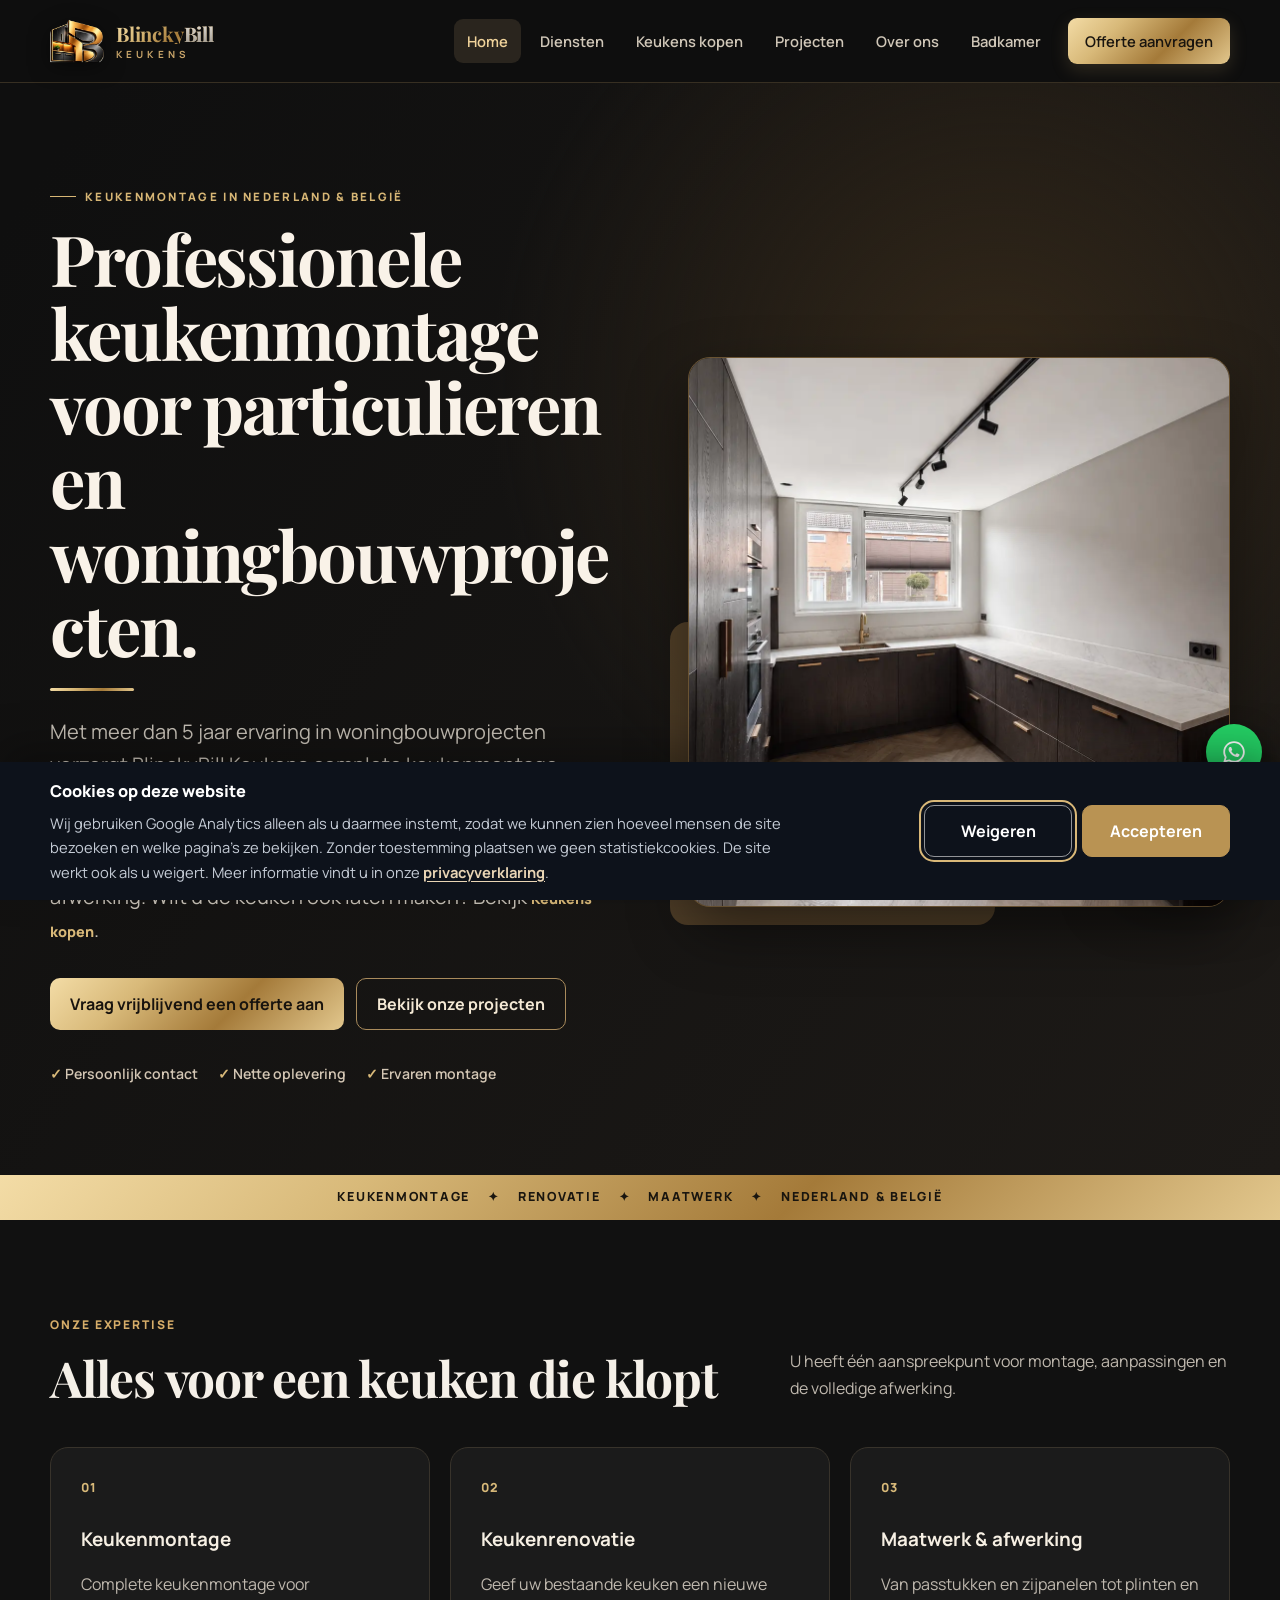
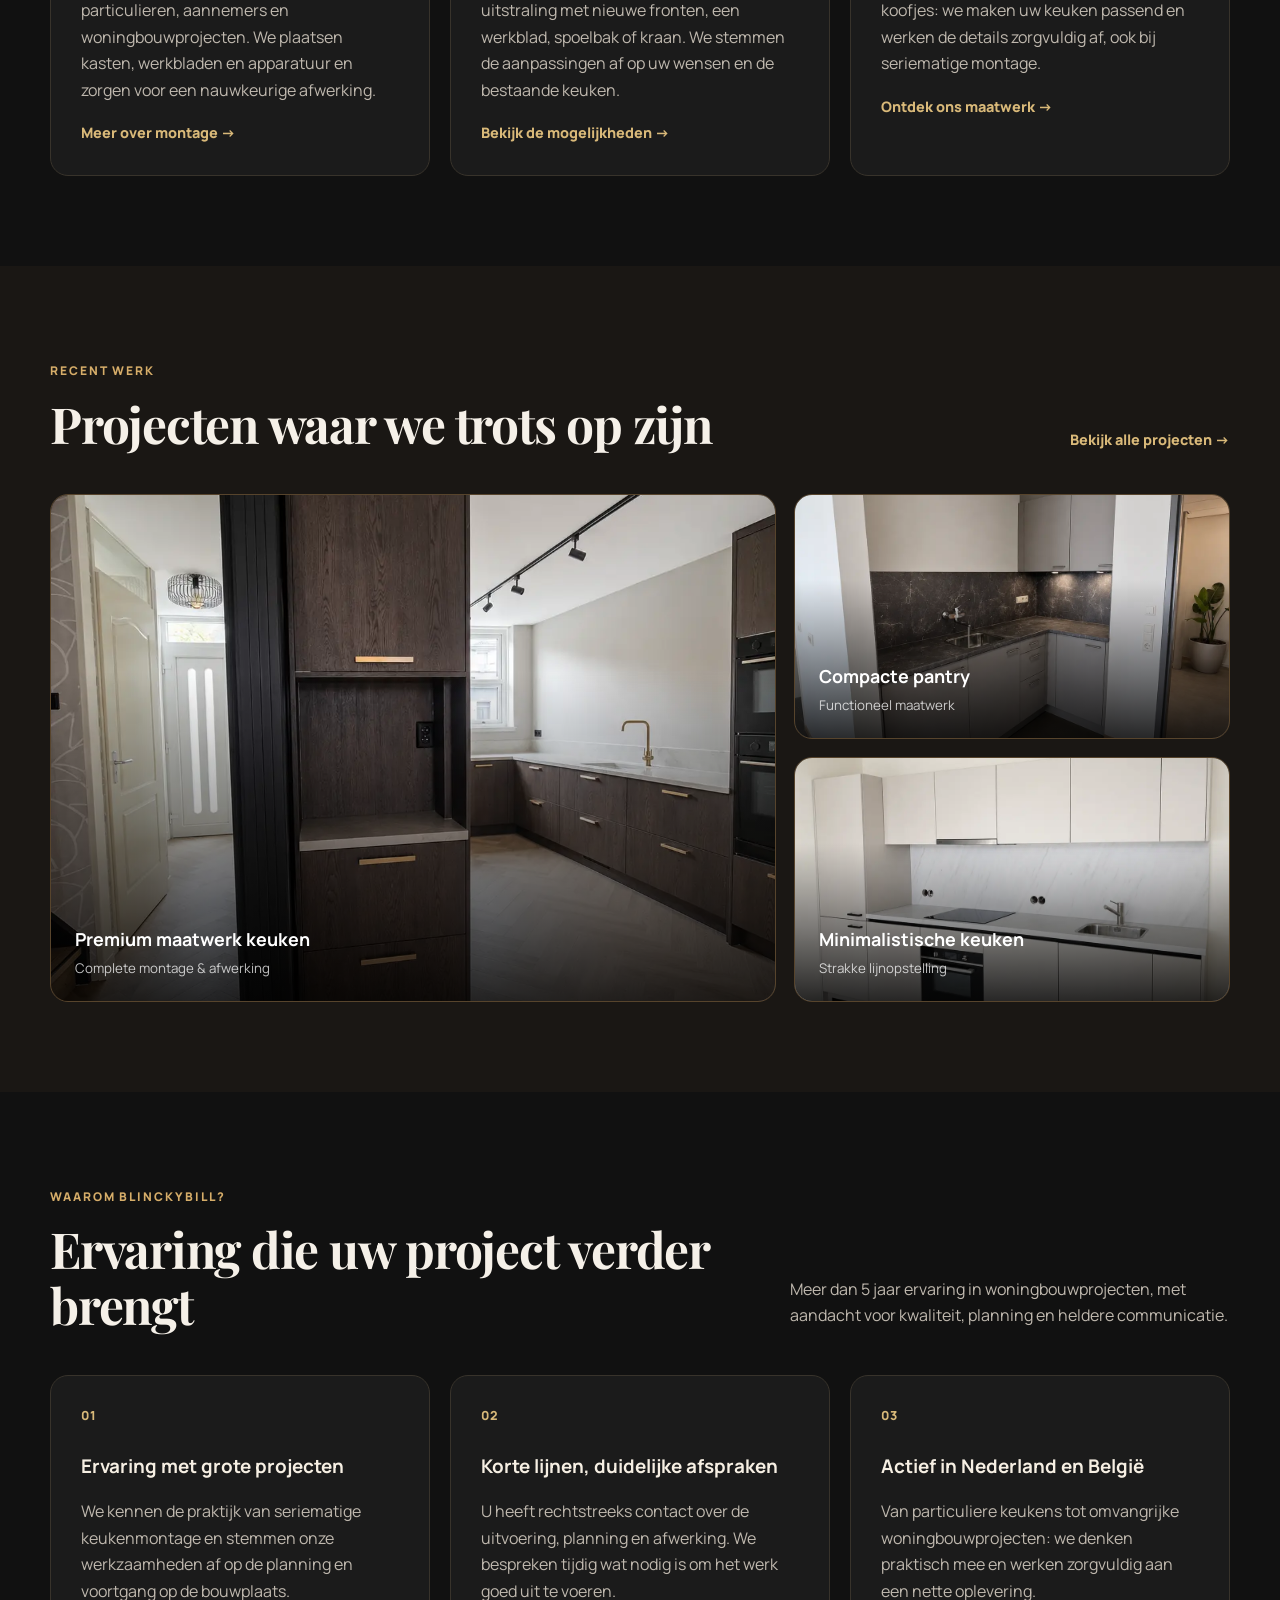
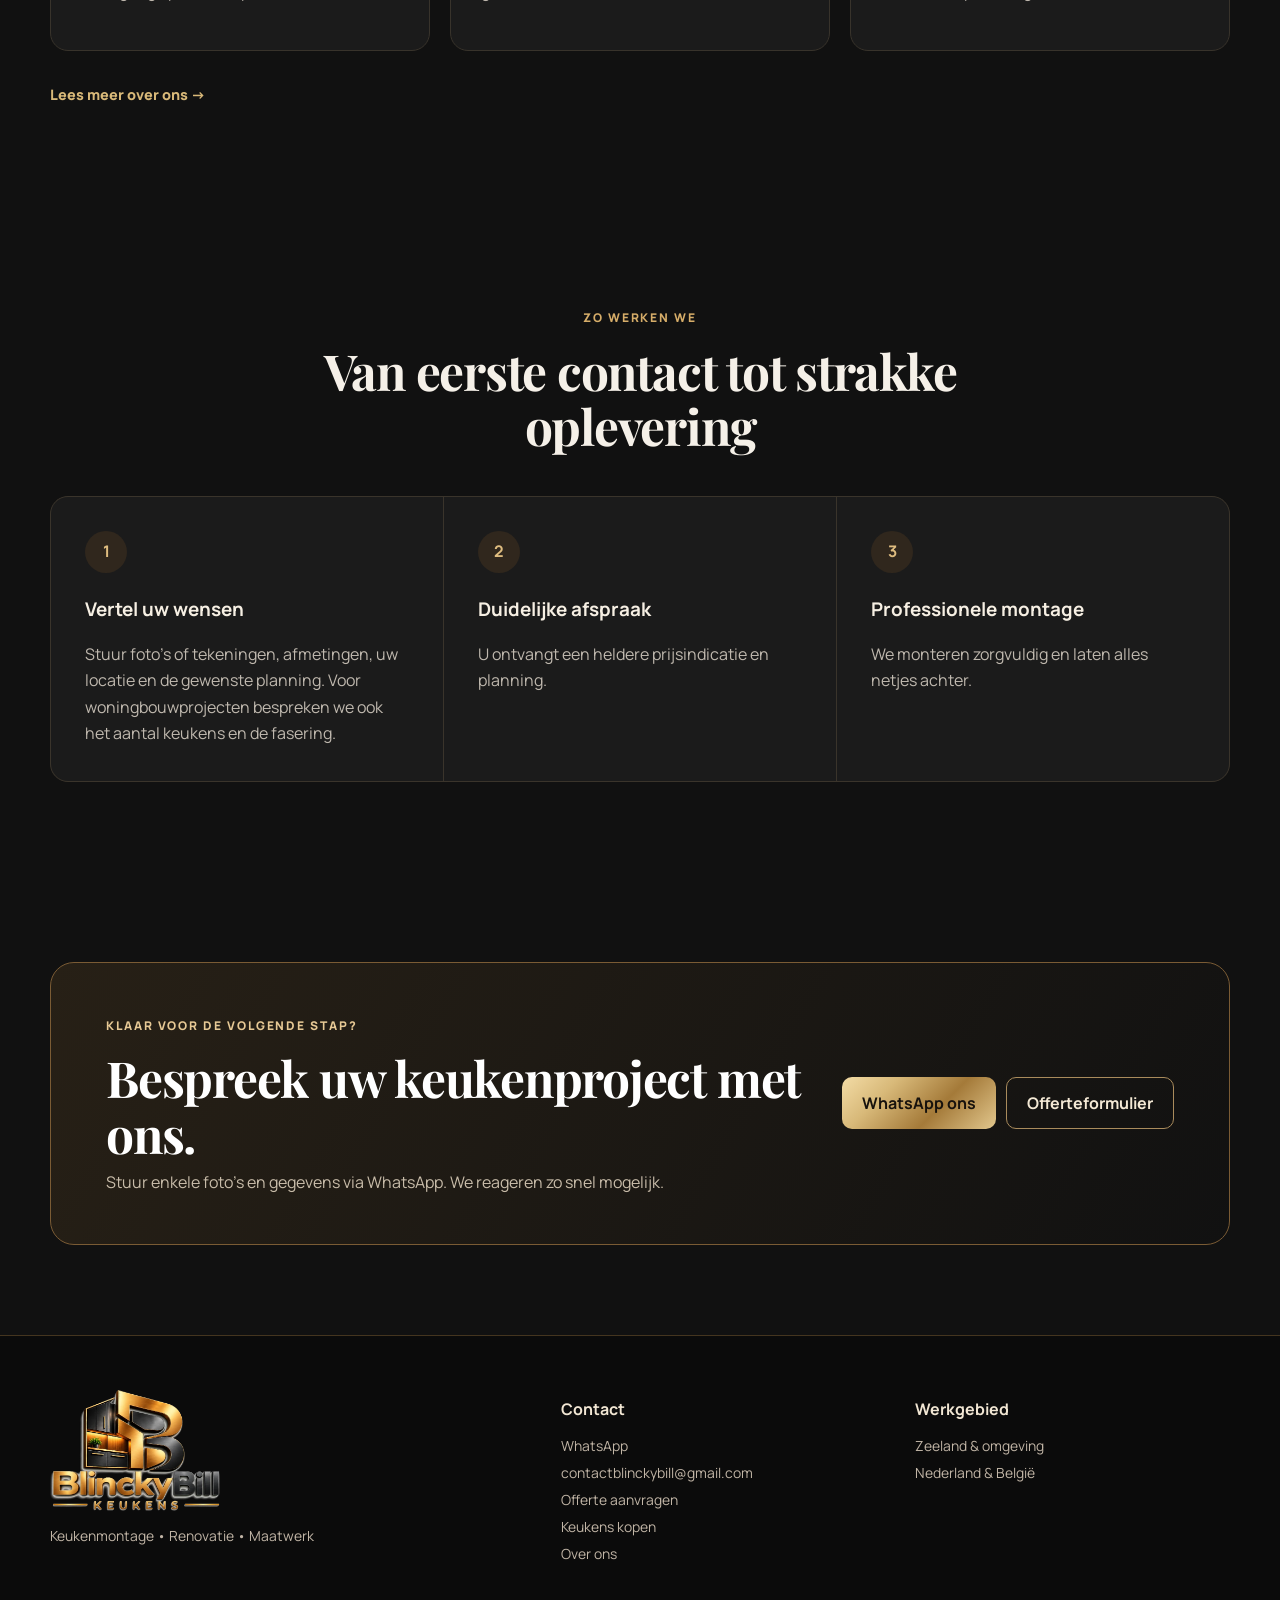
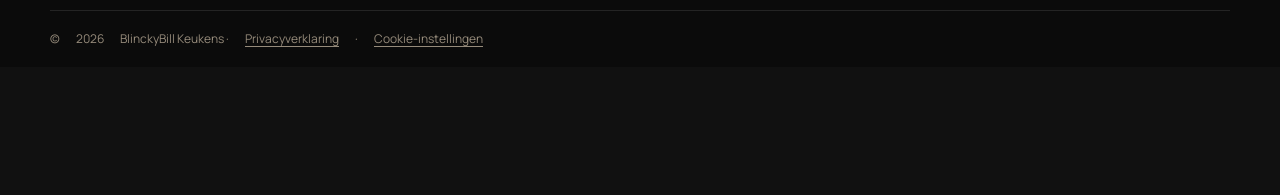
==== commit 845079c0: "Add GA4 with Consent Mode v2 and a Dutch cookie banner Co-authored-by: blinckyblill <blinckyblill@us" ====
--- a/index.html
+++ b/index.html
@@ -118,8 +118,10 @@
       <div class="container cta-panel"><div><span class="eyebrow light">Klaar voor de volgende stap?</span><h2>Bespreek uw keukenproject met ons.</h2><p>Stuur enkele foto’s en gegevens via WhatsApp. We reageren zo snel mogelijk.</p></div><div class="cta-actions"><a class="btn white" href="https://wa.me/31616698106" target="_blank" rel="noopener">WhatsApp ons</a><a class="btn secondary" href="contact.html">Offerteformulier</a></div></div>
     </section>
   </main>
-<footer class="site-footer"><div class="container footer-inner"><div class="footer-brand"><img src="logo-blinckybill-keukens.webp" class="footer-logo" width="640" height="457" alt="BlinckyBill Keukens" loading="lazy"><span>Keukenmontage • Renovatie • Maatwerk</span></div><div><strong>Contact</strong><a href="https://wa.me/31616698106" target="_blank" rel="noopener">WhatsApp</a><a href="mailto:contactblinckybill@gmail.com">contactblinckybill@gmail.com</a><a href="contact.html">Offerte aanvragen</a><a href="keukens-kopen.html">Keukens kopen</a><a href="over-ons.html">Over ons</a></div><div><strong>Werkgebied</strong><span>Zeeland & omgeving</span><span>Nederland & België</span></div></div><div class="container footer-bottom">© <span id="year">2026</span> BlinckyBill Keukens</div></footer>
+<footer class="site-footer"><div class="container footer-inner"><div class="footer-brand"><img src="logo-blinckybill-keukens.webp" class="footer-logo" width="640" height="457" alt="BlinckyBill Keukens" loading="lazy"><span>Keukenmontage • Renovatie • Maatwerk</span></div><div><strong>Contact</strong><a href="https://wa.me/31616698106" target="_blank" rel="noopener">WhatsApp</a><a href="mailto:contactblinckybill@gmail.com">contactblinckybill@gmail.com</a><a href="contact.html">Offerte aanvragen</a><a href="keukens-kopen.html">Keukens kopen</a><a href="over-ons.html">Over ons</a></div><div><strong>Werkgebied</strong><span>Zeeland & omgeving</span><span>Nederland & België</span></div></div><div class="container footer-bottom">© <span id="year">2026</span> BlinckyBill Keukens · <a href="privacyverklaring.html">Privacyverklaring</a> · <button type="button" class="footer-cookie-settings" data-open-cookie-settings>Cookie-instellingen</button></div></footer>
 <a class="wa-float" href="https://wa.me/31616698106" target="_blank" rel="noopener" aria-label="Stuur een WhatsApp-bericht"><svg viewBox="0 0 24 24" width="26" height="26" aria-hidden="true"><path fill="currentColor" d="M12.04 2C6.58 2 2.13 6.45 2.13 11.91c0 1.75.46 3.45 1.32 4.95L2.05 22l5.25-1.38a9.9 9.9 0 0 0 4.74 1.21c5.46 0 9.91-4.45 9.91-9.91C21.95 6.45 17.5 2 12.04 2Zm0 18.15c-1.48 0-2.93-.4-4.2-1.15l-.3-.18-3.12.82.83-3.04-.2-.31a8.2 8.2 0 0 1-1.26-4.38c0-4.54 3.7-8.24 8.25-8.24 4.54 0 8.24 3.7 8.24 8.24 0 4.55-3.7 8.24-8.24 8.24Zm4.52-6.16c-.25-.12-1.47-.72-1.69-.81-.23-.08-.39-.12-.56.12-.16.25-.64.81-.78.97-.14.17-.29.19-.54.06-.25-.12-1.05-.39-1.99-1.23-.74-.66-1.23-1.47-1.38-1.72-.14-.25-.02-.38.11-.5.11-.11.25-.29.37-.43.13-.15.17-.25.25-.42.08-.16.04-.31-.02-.43-.06-.12-.56-1.34-.76-1.84-.2-.48-.41-.42-.56-.43h-.48c-.17 0-.43.06-.66.31-.22.25-.86.84-.86 2.05 0 1.21.88 2.38 1 2.54.12.17 1.73 2.64 4.2 3.7.59.26 1.05.41 1.4.52.59.19 1.13.16 1.55.1.47-.07 1.47-.6 1.67-1.18.21-.58.21-1.07.14-1.18-.06-.1-.22-.16-.47-.28Z"/></svg></a>
+<script src="analytics-config.js"></script>
+<script src="cookie-consent.js" defer></script>
 <script src="script.js" defer></script>
 </body>
 </html>
--- a/styles.css
+++ b/styles.css
@@ -21,3 +21,93 @@
 @media(max-width:900px){.container{width:min(100% - 28px,var(--max))}.nav-toggle{display:block}.nav{display:none;position:absolute;top:72px;left:14px;right:14px;padding:12px;flex-direction:column;align-items:stretch;background:#fff;border:1px solid var(--line);border-radius:14px;box-shadow:var(--shadow)}.nav.open{display:flex}.nav a{padding:12px}.nav a.nav-cta{margin:2px 0 0;text-align:center}.hero{padding:48px 0}.hero-grid{grid-template-columns:1fr;gap:42px}.hero-visual img{height:min(480px,70vw)}.experience-badge{right:12px}.section{padding:68px 0}.section-heading{align-items:start;flex-direction:column}.service-grid,.detail-grid{grid-template-columns:1fr}.featured-projects{grid-template-columns:1fr;grid-template-rows:360px 280px 280px}.project-card.project-large{grid-row:auto}.process-grid{grid-template-columns:1fr}.process-grid.steps-4{grid-template-columns:1fr 1fr}.kitchen-line{grid-template-columns:1fr;gap:20px;align-items:start}.cta-panel{padding:38px 28px;align-items:flex-start;flex-direction:column}.gallery{grid-template-columns:repeat(2,1fr)}.contact-grid{grid-template-columns:1fr;gap:40px}.footer-inner{grid-template-columns:1fr 1fr}.footer-brand{grid-column:1/-1}.spec-grid .service-card h3{min-height:0}}
 @media(max-width:600px){h1{font-size:2.55rem}.header-inner{height:72px}.logo{width:42px;height:42px}.hero-actions,.hero-actions .btn,.cta-actions,.cta-actions .btn{width:100%}.trust-row{gap:10px 15px}.hero-visual img{height:350px}.service-card,.detail-card,.kitchen-line{padding:24px}.detail-card{grid-template-columns:1fr;gap:4px}.section{padding:56px 0}.page-hero{padding:58px 0 48px}.featured-projects{grid-template-rows:300px 240px 240px}.gallery,.line-photos,.process-grid.steps-4{grid-template-columns:1fr}.line-photos img{height:240px}.g-item img{height:280px}.contact-form{padding:25px 20px}.footer-inner{grid-template-columns:1fr}.footer-brand{grid-column:auto}.cta-panel{border-radius:16px}.section-heading{margin-bottom:28px}}
 @media(prefers-reduced-motion:reduce){*{scroll-behavior:auto!important;transition:none!important}}
+
+/* Cookie-banner en footerlinks voor cookie-instellingen */
+.footer-bottom{display:flex;flex-wrap:wrap;align-items:center;gap:6px 16px}
+.footer-bottom a,
+.footer-bottom .footer-cookie-settings{
+  color:inherit;
+  background:none;
+  border:0;
+  padding:0;
+  margin:0;
+  font:inherit;
+  font-size:inherit;
+  cursor:pointer;
+  text-decoration:underline;
+  text-underline-offset:3px;
+}
+.footer-bottom .footer-cookie-settings:hover,
+.footer-bottom a:hover{color:#e9d5b5}
+.cookie-banner{
+  position:fixed;
+  left:0;
+  right:0;
+  bottom:0;
+  z-index:80;
+  padding:16px;
+  background:#0d121b;
+  color:#fff;
+  box-shadow:0 -16px 40px rgba(0,0,0,.28);
+}
+.cookie-banner-inner{
+  width:min(var(--max),calc(100% - 8px));
+  margin:auto;
+  display:flex;
+  align-items:center;
+  justify-content:space-between;
+  gap:24px;
+}
+.cookie-banner-copy{max-width:760px}
+.cookie-banner-title{
+  font-weight:800;
+  font-size:1.02rem;
+  margin:0 0 6px;
+}
+.cookie-banner p#cookie-banner-text{
+  margin:0;
+  color:#c5ccd6;
+  font-size:.92rem;
+}
+.cookie-banner a{
+  color:#e9d5b5;
+  text-decoration:underline;
+  text-underline-offset:3px;
+  font-weight:700;
+}
+.cookie-banner-actions{
+  display:flex;
+  gap:10px;
+  flex-shrink:0;
+}
+.cookie-banner-actions .btn{
+  min-width:148px;
+  min-height:50px;
+  padding:12px 22px;
+  font-size:1rem;
+  font-weight:700;
+}
+.cookie-btn-reject{
+  background:transparent;
+  color:#fff;
+  border:1px solid rgba(255,255,255,.55);
+}
+.cookie-btn-reject:hover{background:rgba(255,255,255,.08);transform:translateY(-2px)}
+.cookie-btn-accept{
+  background:var(--accent-dark);
+  color:#fff;
+  border-color:var(--accent-dark);
+}
+.cookie-btn-accept:hover{background:#765124;box-shadow:0 12px 26px rgba(149,107,47,.25)}
+body.cookie-banner-open{padding-bottom:8rem}
+body.cookie-banner-open .wa-float{bottom:7.5rem}
+@media(max-width:800px){
+  .cookie-banner-inner{flex-direction:column;align-items:stretch;gap:16px}
+  .cookie-banner-actions{width:100%}
+  .cookie-banner-actions .btn{flex:1 1 0;min-width:0}
+  body.cookie-banner-open{padding-bottom:14rem}
+  body.cookie-banner-open .wa-float{bottom:13.5rem}
+}
+@media(max-width:600px){
+  .cookie-banner{padding:14px}
+}
